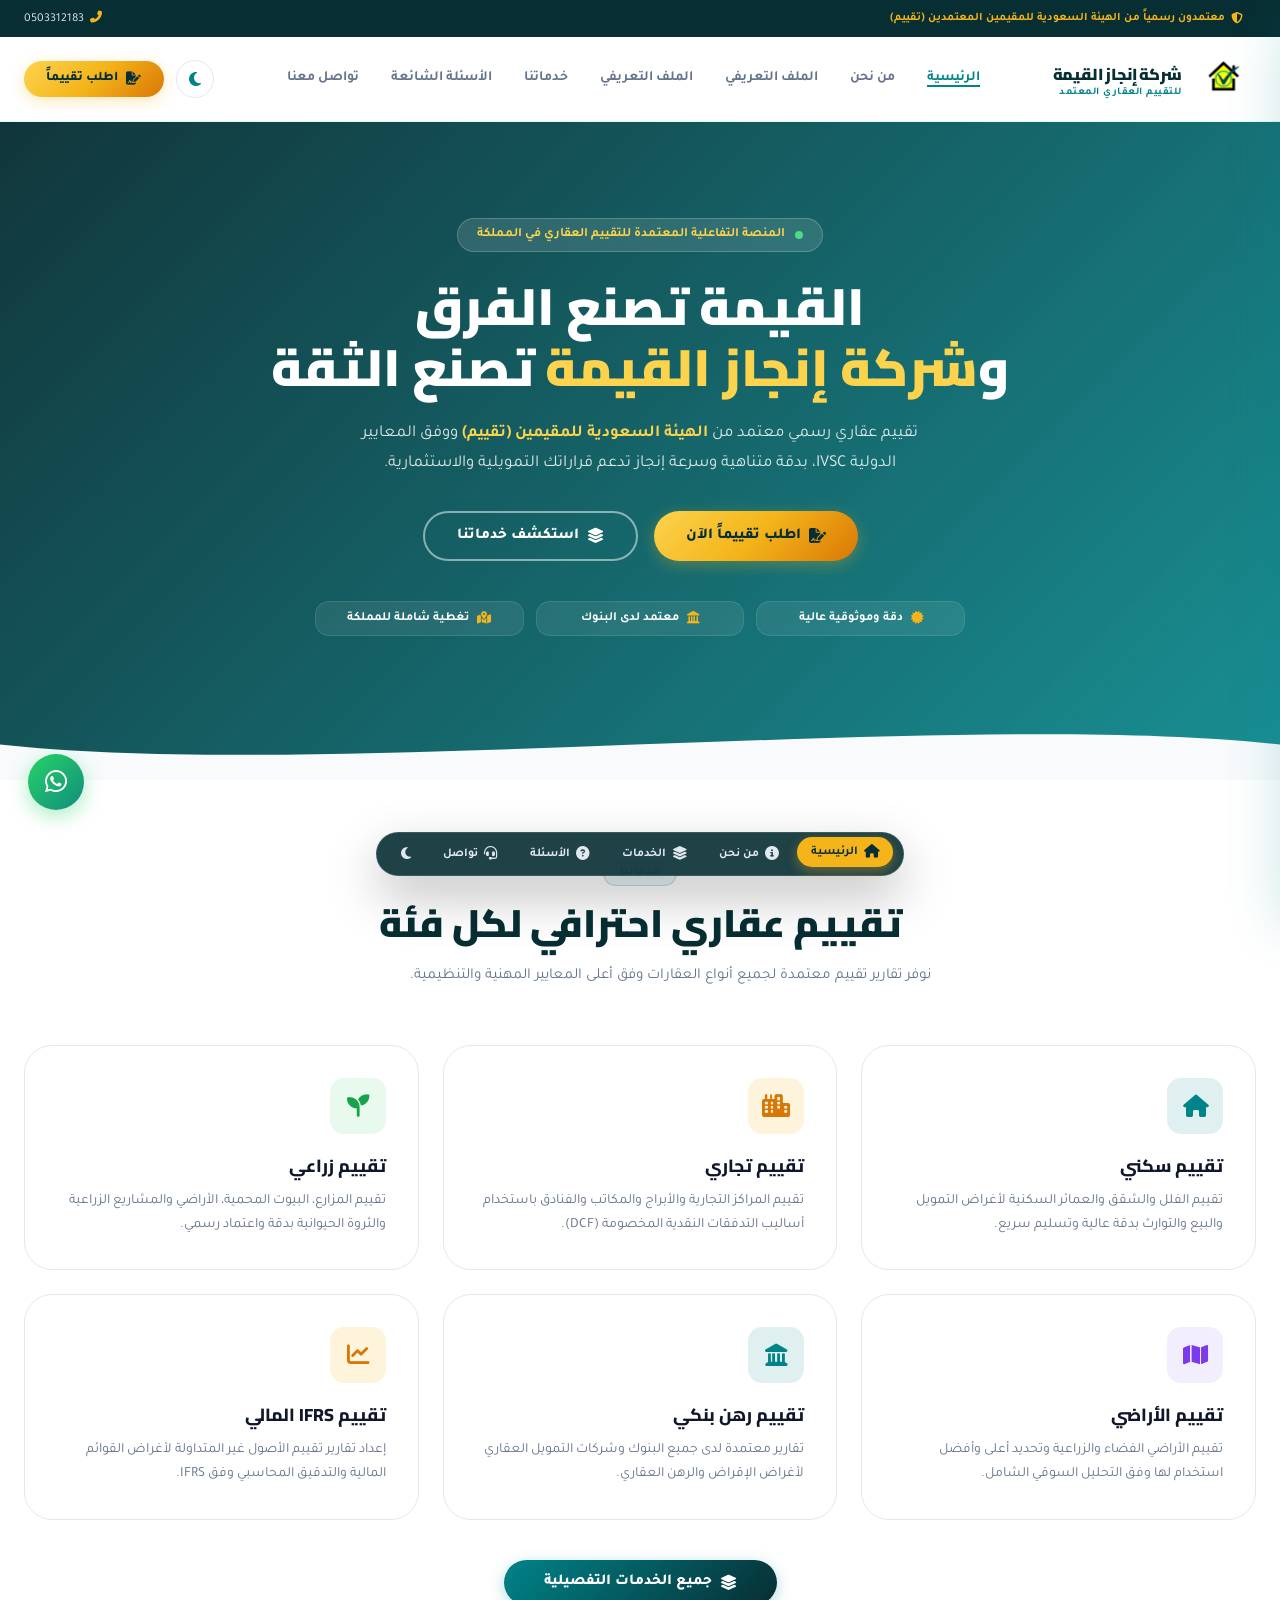
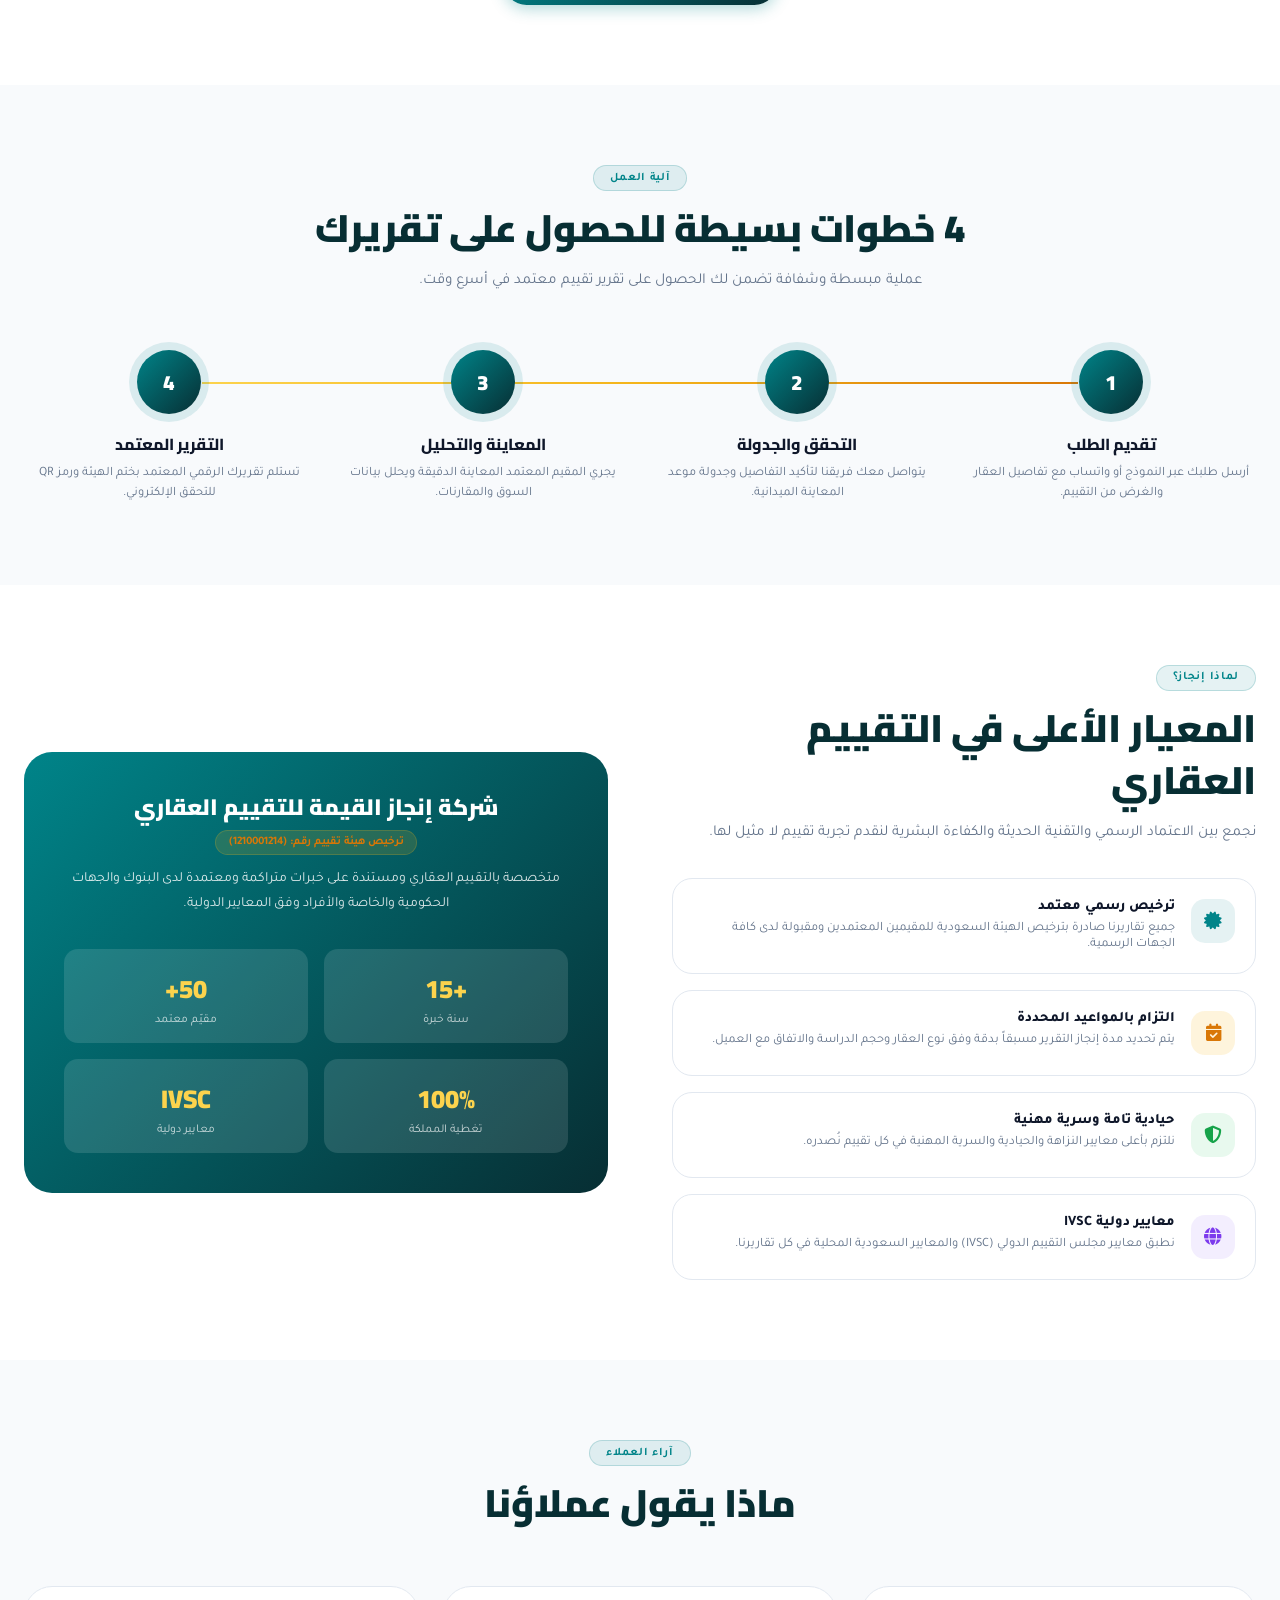
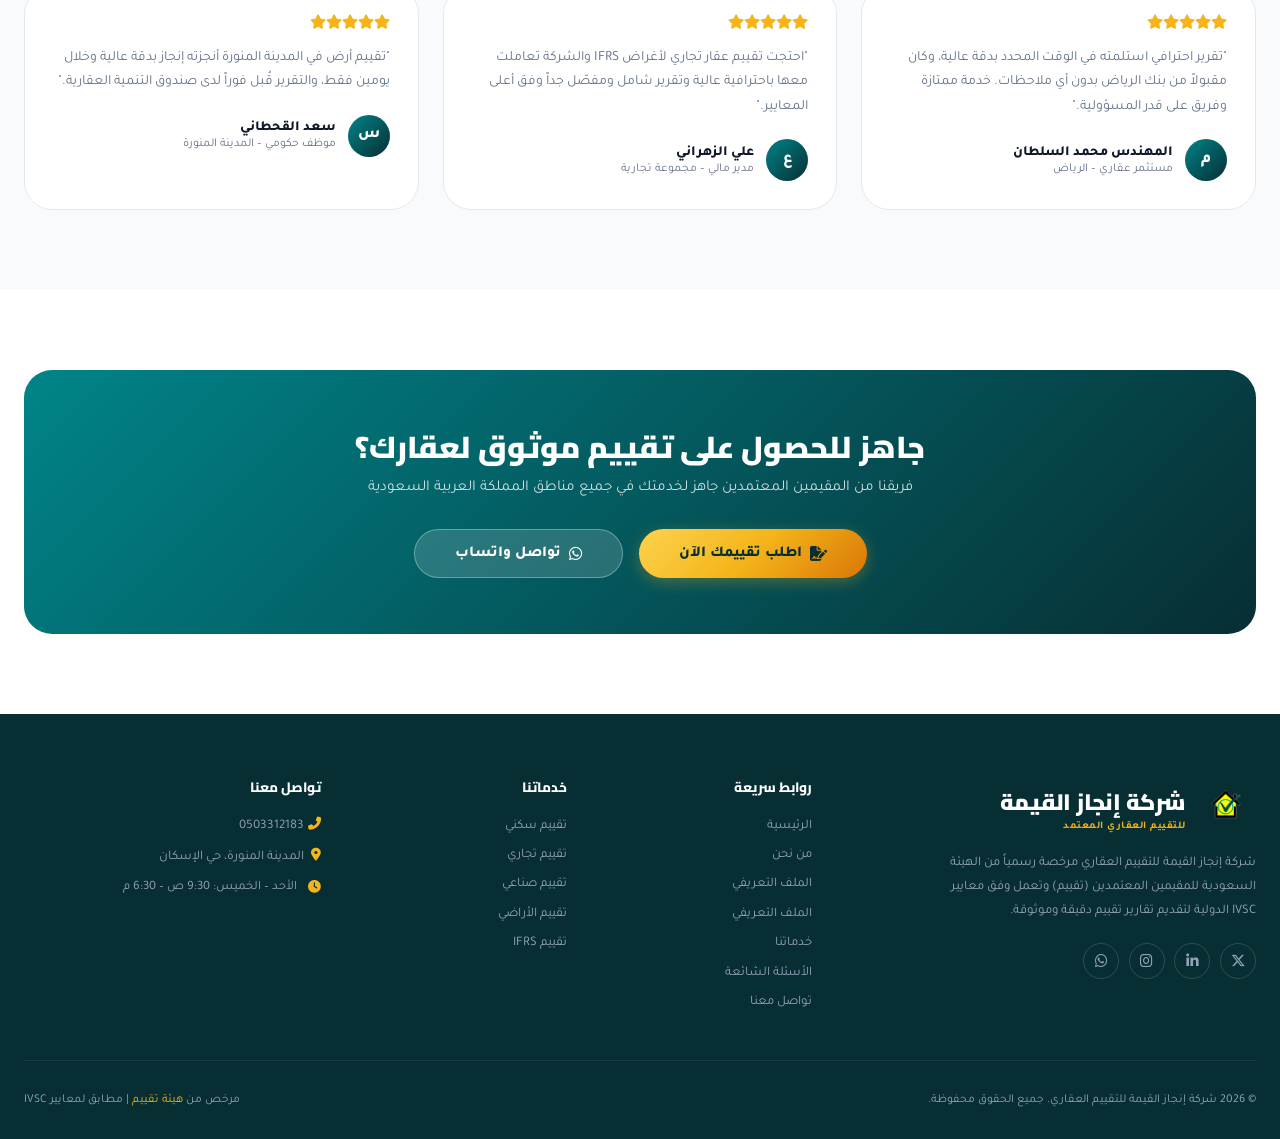
==== index.html @ c1325a8e "Add files via upload" ====
﻿<!DOCTYPE html>
<html lang="ar" dir="rtl">
<head>
<meta charset="UTF-8">
<meta name="viewport" content="width=device-width, initial-scale=1.0, maximum-scale=5.0, viewport-fit=cover">
<title>شركة إنجاز القيمة للتقييم العقاري | الرئيسية</title>
<meta name="theme-color" content="#072e33">
<meta name="apple-mobile-web-app-capable" content="yes">
<meta name="apple-mobile-web-app-status-bar-style" content="black-translucent">
<meta name="description" content="شركة إنجاز القيمة للتقييم العقاري المعتمد – الخيار الأول للتقييم الموثوق وفق معايير الهيئة السعودية للمقيمين المعتمدين (تقييم) ومعايير IVSC الدولية في جميع مناطق المملكة.">
<link rel="icon" type="image/png" href="image/LOGO.png">
<link rel="stylesheet" href="https://cdnjs.cloudflare.com/ajax/libs/font-awesome/6.5.1/css/all.min.css">
<link rel="stylesheet" href="css/style.css">
</head>
<body>

<!-- Top Bar -->
<div class="top-bar">
  <div class="badge"><i class="fas fa-shield-halved"></i> معتمدون رسمياً من الهيئة السعودية للمقيمين المعتمدين (تقييم)</div>
  <div style="display:flex;align-items:center;gap:1.5rem"><a href="tel:0503312183"><i class="fas fa-phone-alt" style="color:var(--gold);margin-left:.35rem"></i>0503312183</a></div></div>

<!-- Navbar -->
<nav class="navbar">
  <div class="nav-inner">
    <a href="index.html" class="nav-logo">
      <img src="image/LOGO.png" alt="شركة إنجاز القيمة للتقييم العقاري">
      <div class="brand-text">
        <span class="main">شركة إنجاز القيمة</span>
        <span class="sub">للتقييم العقاري المعتمد</span>
      </div>
    </a>
    <ul class="nav-links">
      <li><a href="index.html">الرئيسية</a></li>
      <li><a href="about.html">من نحن</a></li><li><a href="profile.html">الملف التعريفي</a></li>
      <li><a href="profile.html">الملف التعريفي</a></li>
      <li><a href="services.html">خدماتنا</a></li>
      <li><a href="faq.html">الأسئلة الشائعة</a></li>
      <li><a href="contact.html">تواصل معنا</a></li>
    </ul>
    <div class="nav-actions">
      <button class="theme-toggle theme-btn" title="تبديل الوضع"><i class="fas fa-moon"></i></button>
      <a href="contact.html" class="btn btn-gold"><i class="fas fa-file-signature"></i> اطلب تقييماً</a>
    </div>
    <button class="hamburger" aria-label="القائمة">
      <span></span><span></span><span></span>
    </button>
  </div>
</nav>

<!-- Mobile Drawer -->
<div class="mobile-overlay"></div>
<div class="mobile-drawer">
  <div class="drawer-head">
    <a href="index.html" class="nav-logo">
      <img src="image/LOGO.png" alt="إنجاز" style="height:52px">
      <div class="brand-text"><span class="main" style="font-size:1.1rem">شركة إنجاز القيمة</span></div>
    </a>
    <button class="drawer-close"><i class="fas fa-times"></i></button>
  </div>
  <ul class="drawer-nav">
    <li><a href="index.html">الرئيسية <i class="fas fa-chevron-left"></i></a></li>
    <li><a href="about.html">من نحن <i class="fas fa-chevron-left"></i></a></li>
    <li><a href="profile.html">الملف التعريفي <i class="fas fa-chevron-left"></i></a></li>
    <li><a href="services.html">خدماتنا <i class="fas fa-chevron-left"></i></a></li>
    <li><a href="faq.html">الأسئلة الشائعة <i class="fas fa-chevron-left"></i></a></li>
    <li><a href="contact.html">تواصل معنا <i class="fas fa-chevron-left"></i></a></li>
  </ul>
  <a href="contact.html" class="btn btn-gold" style="width:100%;justify-content:center"><i class="fas fa-file-signature"></i> اطلب تقييماً الآن</a>
  <button class="theme-toggle btn btn-outline" style="width:100%;justify-content:center;margin-top:.5rem"><i class="fas fa-moon"></i> تبديل الوضع</button>
</div>

<!-- ══════════════════════════════════════════
     HERO
══════════════════════════════════════════ -->
<section class="hero">
  <div class="hero-inner">

    <!-- Hero Text -->
    <div style="text-align:center;max-width:850px;margin:0 auto">
      <div class="hero-badge">
        <span class="dot"></span>
        المنصة التفاعلية المعتمدة للتقييم العقاري في المملكة
      </div>
      <h1>القيمة تصنع الفرق<br>و<span style="color:var(--gold-light)">شركة إنجاز القيمة</span> تصنع الثقة</h1>
      <p style="margin:0 auto 2rem">تقييم عقاري رسمي معتمد من <strong style="color:var(--gold-light)">الهيئة السعودية للمقيمين (تقييم)</strong> ووفق المعايير الدولية IVSC، بدقة متناهية وسرعة إنجاز تدعم قراراتك التمويلية والاستثمارية.</p>
      <div style="display:flex;gap:1rem;justify-content:center;flex-wrap:wrap">
        <a href="contact.html" class="btn btn-gold" style="font-size:.95rem;padding:.85rem 2rem"><i class="fas fa-file-signature"></i> اطلب تقييماً الآن</a>
        <a href="services.html" class="btn btn-outline" style="border-color:rgba(255,255,255,.5);color:#fff;font-size:.95rem;padding:.85rem 2rem"><i class="fas fa-layer-group"></i> استكشف خدماتنا</a>
      </div>
      <div class="hero-features" style="max-width:650px;margin:2.5rem auto 0">
        <div class="hero-feat-item" style="justify-content:center"><i class="fas fa-certificate" style="color:var(--gold)"></i> دقة وموثوقية عالية</div>
        <div class="hero-feat-item" style="justify-content:center"><i class="fas fa-landmark" style="color:var(--gold)"></i> معتمد لدى البنوك</div>
        <div class="hero-feat-item" style="justify-content:center"><i class="fas fa-map-location-dot" style="color:var(--gold)"></i> تغطية شاملة للمملكة</div>
      </div>
    </div>



  </div>

  <!-- Wave -->
  <div class="wave-bottom">
    <svg viewBox="0 0 1440 80" preserveAspectRatio="none" style="fill:var(--off-white)">
      <path d="M0,40 C360,80 1080,0 1440,40 L1440,80 L0,80 Z"/>
    </svg>
  </div>
</section>



<!-- ══════════════════════════════════════════
     SERVICES PREVIEW
══════════════════════════════════════════ -->
<section class="section" style="background:var(--card-bg)" id="servicesSection">
  <div class="section-inner">
    <div class="section-head">
      <span class="section-label">خدماتنا</span>
      <h2 class="section-title">تقييم عقاري احترافي لكل فئة</h2>
      <p class="section-desc">نوفر تقارير تقييم معتمدة لجميع أنواع العقارات وفق أعلى المعايير المهنية والتنظيمية.</p>
    </div>
    <div class="grid-3">

      <div class="card">
        <div class="card-icon teal"><i class="fas fa-home"></i></div>
        <h3>تقييم سكني</h3>
        <p>تقييم الفلل والشقق والعمائر السكنية لأغراض التمويل والبيع والتوارث بدقة عالية وتسليم سريع.</p>
        <div class="card-bottom-bar"></div>
      </div>

      <div class="card">
        <div class="card-icon gold"><i class="fas fa-city"></i></div>
        <h3>تقييم تجاري</h3>
        <p>تقييم المراكز التجارية والأبراج والمكاتب والفنادق باستخدام أساليب التدفقات النقدية المخصومة (DCF).</p>
        <div class="card-bottom-bar"></div>
      </div>

      <div class="card">
        <div class="card-icon green"><i class="fas fa-seedling"></i></div>
        <h3>تقييم زراعي</h3>
        <p>تقييم المزارع، البيوت المحمية، الأراضي والمشاريع الزراعية والثروة الحيوانية بدقة واعتماد رسمي.</p>
        <div class="card-bottom-bar"></div>
      </div>

      <div class="card">
        <div class="card-icon purple"><i class="fas fa-map"></i></div>
        <h3>تقييم الأراضي</h3>
        <p>تقييم الأراضي الفضاء والزراعية وتحديد أعلى وأفضل استخدام لها وفق التحليل السوقي الشامل.</p>
        <div class="card-bottom-bar"></div>
      </div>

      <div class="card">
        <div class="card-icon teal"><i class="fas fa-landmark"></i></div>
        <h3>تقييم رهن بنكي</h3>
        <p>تقارير معتمدة لدى جميع البنوك وشركات التمويل العقاري لأغراض الإقراض والرهن العقاري.</p>
        <div class="card-bottom-bar"></div>
      </div>

      <div class="card">
        <div class="card-icon gold"><i class="fas fa-chart-line"></i></div>
        <h3>تقييم IFRS المالي</h3>
        <p>إعداد تقارير تقييم الأصول غير المتداولة لأغراض القوائم المالية والتدقيق المحاسبي وفق IFRS.</p>
        <div class="card-bottom-bar"></div>
      </div>

    </div>
    <div style="text-align:center;margin-top:2.5rem">
      <a href="services.html" class="btn btn-teal" style="font-size:.95rem;padding:.85rem 2.5rem"><i class="fas fa-layer-group"></i> جميع الخدمات التفصيلية</a>
    </div>
  </div>
</section>

<!-- ══════════════════════════════════════════
     HOW IT WORKS
══════════════════════════════════════════ -->
<section class="section">
  <div class="section-inner">
    <div class="section-head">
      <span class="section-label">آلية العمل</span>
      <h2 class="section-title">4 خطوات بسيطة للحصول على تقريرك</h2>
      <p class="section-desc">عملية مبسطة وشفافة تضمن لك الحصول على تقرير تقييم معتمد في أسرع وقت.</p>
    </div>
    <div class="steps">
      <div class="step">
        <div class="step-num">1</div>
        <h4>تقديم الطلب</h4>
        <p>أرسل طلبك عبر النموذج أو واتساب مع تفاصيل العقار والغرض من التقييم.</p>
      </div>
      <div class="step">
        <div class="step-num">2</div>
        <h4>التحقق والجدولة</h4>
        <p>يتواصل معك فريقنا لتأكيد التفاصيل وجدولة موعد المعاينة الميدانية.</p>
      </div>
      <div class="step">
        <div class="step-num">3</div>
        <h4>المعاينة والتحليل</h4>
        <p>يجري المقيم المعتمد المعاينة الدقيقة ويحلل بيانات السوق والمقارنات.</p>
      </div>
      <div class="step">
        <div class="step-num">4</div>
        <h4>التقرير المعتمد</h4>
        <p>تستلم تقريرك الرقمي المعتمد بختم الهيئة ورمز QR للتحقق الإلكتروني.</p>
      </div>
    </div>
  </div>
</section>

<!-- ══════════════════════════════════════════
     WHY US
══════════════════════════════════════════ -->
<section class="section" style="background:var(--card-bg)">
  <div class="section-inner">
    <div style="display:grid;grid-template-columns:1fr 1fr;gap:4rem;align-items:center">
      <div>
        <span class="section-label">لماذا إنجاز؟</span>
        <h2 class="section-title">المعيار الأعلى في التقييم العقاري</h2>
        <p class="section-desc" style="margin-bottom:2rem">نجمع بين الاعتماد الرسمي والتقنية الحديثة والكفاءة البشرية لنقدم تجربة تقييم لا مثيل لها.</p>
        <div style="display:flex;flex-direction:column;gap:1rem">
          <div class="value-card">
            <div class="value-icon t"><i class="fas fa-certificate"></i></div>
            <div>
              <div style="font-weight:800;font-size:.9rem;margin-bottom:.3rem">ترخيص رسمي معتمد</div>
              <div style="font-size:.8rem;color:var(--muted)">جميع تقاريرنا صادرة بترخيص الهيئة السعودية للمقيمين المعتمدين ومقبولة لدى كافة الجهات الرسمية.</div>
            </div>
          </div>
          <div class="value-card">
            <div class="value-icon g"><i class="fas fa-calendar-check"></i></div>
            <div>
              <div style="font-weight:800;font-size:.9rem;margin-bottom:.3rem">التزام بالمواعيد المحددة</div>
              <div style="font-size:.8rem;color:var(--muted)">يتم تحديد مدة إنجاز التقرير مسبقاً بدقة وفق نوع العقار وحجم الدراسة والاتفاق مع العميل.</div>
            </div>
          </div>
          <div class="value-card">
            <div class="value-icon gr"><i class="fas fa-shield-halved"></i></div>
            <div>
              <div style="font-weight:800;font-size:.9rem;margin-bottom:.3rem">حيادية تامة وسرية مهنية</div>
              <div style="font-size:.8rem;color:var(--muted)">نلتزم بأعلى معايير النزاهة والحيادية والسرية المهنية في كل تقييم نُصدره.</div>
            </div>
          </div>
          <div class="value-card">
            <div class="value-icon p"><i class="fas fa-globe"></i></div>
            <div>
              <div style="font-weight:800;font-size:.9rem;margin-bottom:.3rem">معايير دولية IVSC</div>
              <div style="font-size:.8rem;color:var(--muted)">نطبق معايير مجلس التقييم الدولي (IVSC) والمعايير السعودية المحلية في كل تقاريرنا.</div>
            </div>
          </div>
        </div>
      </div>
      <div>
        <div style="background:var(--grad-brand);border-radius:var(--r-xl);padding:2.5rem;color:#fff;text-align:center">
          <h3 style="font-size:1.4rem;font-weight:900;margin-bottom:.5rem">شركة إنجاز القيمة للتقييم العقاري</h3>
          <div class="badge badge-gold" style="margin:0 auto .75rem">ترخيص هيئة تقييم رقم: (1210001214)</div>
          <p style="font-size:.875rem;color:rgba(255,255,255,.85);line-height:1.8;margin-bottom:2rem">متخصصة بالتقييم العقاري ومستندة على خبرات متراكمة ومعتمدة لدى البنوك والجهات الحكومية والخاصة والأفراد وفق المعايير الدولية.</p>
          <div style="display:grid;grid-template-columns:1fr 1fr;gap:1rem">
            <div style="background:rgba(255,255,255,.12);border-radius:var(--r-md);padding:1rem">
              <div style="font-size:1.6rem;font-weight:900;font-family:'Cairo',sans-serif;color:var(--gold-light)">+15</div>
              <div style="font-size:.75rem;color:rgba(255,255,255,.75)">سنة خبرة</div>
            </div>
            <div style="background:rgba(255,255,255,.12);border-radius:var(--r-md);padding:1rem">
              <div style="font-size:1.6rem;font-weight:900;font-family:'Cairo',sans-serif;color:var(--gold-light)">50+</div>
              <div style="font-size:.75rem;color:rgba(255,255,255,.75)">مقيّم معتمد</div>
            </div>
            <div style="background:rgba(255,255,255,.12);border-radius:var(--r-md);padding:1rem">
              <div style="font-size:1.6rem;font-weight:900;font-family:'Cairo',sans-serif;color:var(--gold-light)">100%</div>
              <div style="font-size:.75rem;color:rgba(255,255,255,.75)">تغطية المملكة</div>
            </div>
            <div style="background:rgba(255,255,255,.12);border-radius:var(--r-md);padding:1rem">
              <div style="font-size:1.6rem;font-weight:900;font-family:'Cairo',sans-serif;color:var(--gold-light)">IVSC</div>
              <div style="font-size:.75rem;color:rgba(255,255,255,.75)">معايير دولية</div>
            </div>
          </div>
        </div>
      </div>
    </div>
  </div>
</section>

<!-- ══════════════════════════════════════════
     TESTIMONIALS
══════════════════════════════════════════ -->
<section class="section">
  <div class="section-inner">
    <div class="section-head">
      <span class="section-label">آراء العملاء</span>
      <h2 class="section-title">ماذا يقول عملاؤنا</h2>
    </div>
    <div class="grid-3">
      <div class="testimonial-card">
        <div class="t-stars"><i class="fas fa-star"></i><i class="fas fa-star"></i><i class="fas fa-star"></i><i class="fas fa-star"></i><i class="fas fa-star"></i></div>
        <p class="t-text">"تقرير احترافي استلمته في الوقت المحدد بدقة عالية، وكان مقبولاً من بنك الرياض بدون أي ملاحظات. خدمة ممتازة وفريق على قدر المسؤولية."</p>
        <div class="t-author">
          <div class="t-avatar">م</div>
          <div><div class="t-name">المهندس محمد السلطان</div><div class="t-role">مستثمر عقاري – الرياض</div></div>
        </div>
      </div>
      <div class="testimonial-card">
        <div class="t-stars"><i class="fas fa-star"></i><i class="fas fa-star"></i><i class="fas fa-star"></i><i class="fas fa-star"></i><i class="fas fa-star"></i></div>
        <p class="t-text">"احتجت تقييم عقار تجاري لأغراض IFRS والشركة تعاملت معها باحترافية عالية وتقرير شامل ومفصّل جداً وفق أعلى المعايير."</p>
        <div class="t-author">
          <div class="t-avatar">ع</div>
          <div><div class="t-name">علي الزهراني</div><div class="t-role">مدير مالي – مجموعة تجارية</div></div>
        </div>
      </div>
      <div class="testimonial-card">
        <div class="t-stars"><i class="fas fa-star"></i><i class="fas fa-star"></i><i class="fas fa-star"></i><i class="fas fa-star"></i><i class="fas fa-star"></i></div>
        <p class="t-text">"تقييم أرض في المدينة المنورة أنجزته إنجاز بدقة عالية وخلال يومين فقط، والتقرير قُبل فوراً لدى صندوق التنمية العقارية."</p>
        <div class="t-author">
          <div class="t-avatar">س</div>
          <div><div class="t-name">سعد القحطاني</div><div class="t-role">موظف حكومي – المدينة المنورة</div></div>
        </div>
      </div>
    </div>
  </div>
</section>

<!-- ══════════════════════════════════════════
     CTA BANNER
══════════════════════════════════════════ -->
<section class="section" style="background:var(--card-bg);padding-bottom:5rem">
  <div class="section-inner">
    <div class="cta-banner">
      <h2>جاهز للحصول على تقييم موثوق لعقارك؟</h2>
      <p>فريقنا من المقيمين المعتمدين جاهز لخدمتك في جميع مناطق المملكة العربية السعودية</p>
      <div style="display:flex;gap:1rem;justify-content:center;flex-wrap:wrap">
        <a href="contact.html" class="btn btn-gold" style="font-size:.95rem;padding:.9rem 2.5rem"><i class="fas fa-file-signature"></i> اطلب تقييمك الآن</a>
        <a href="https://wa.me/966503312183" target="_blank" rel="noopener noreferrer" class="btn" style="background:rgba(255,255,255,.15);color:#fff;border:1px solid rgba(255,255,255,.3);font-size:.95rem;padding:.9rem 2.5rem"><i class="fab fa-whatsapp"></i> تواصل واتساب</a>
      </div>
    </div>
  </div>
</section>

<!-- Footer -->
<footer class="footer">
  <div class="footer-inner">
    <div class="footer-top">
      <div class="footer-brand">
        <a href="index.html" class="nav-logo" style="margin-bottom:.75rem">
          <img src="image/LOGO.png" alt="إنجاز" style="height:58px;width:auto;border-radius:10px">
          <div class="brand-text"><span class="main">شركة إنجاز القيمة</span><span class="sub">للتقييم العقاري المعتمد</span></div>
        </a>
        <p>شركة إنجاز القيمة للتقييم العقاري مرخصة رسمياً من الهيئة السعودية للمقيمين المعتمدين (تقييم) وتعمل وفق معايير IVSC الدولية لتقديم تقارير تقييم دقيقة وموثوقة.</p>
        <div class="socials">
          <a href="#" class="social-btn" title="تويتر"><i class="fab fa-x-twitter"></i></a>
          <a href="#" class="social-btn" title="لينكدإن"><i class="fab fa-linkedin-in"></i></a>
          <a href="https://www.instagram.com/enjaz.alqima/" target="_blank" rel="noopener noreferrer" class="social-btn" title="انستقرام"><i class="fab fa-instagram"></i></a>
          <a href="https://wa.me/966503312183" class="social-btn" title="واتساب"><i class="fab fa-whatsapp"></i></a>
        </div>
      </div>
      <div class="footer-col">
        <h4>روابط سريعة</h4>
        <ul>
          <li><a href="index.html">الرئيسية</a></li>
          <li><a href="about.html">من نحن</a></li><li><a href="profile.html">الملف التعريفي</a></li>
      <li><a href="profile.html">الملف التعريفي</a></li>
          <li><a href="services.html">خدماتنا</a></li>
          <li><a href="faq.html">الأسئلة الشائعة</a></li>
          <li><a href="contact.html">تواصل معنا</a></li>
        </ul>
      </div>
      <div class="footer-col">
        <h4>خدماتنا</h4>
        <ul>
          <li><a href="services.html">تقييم سكني</a></li>
          <li><a href="services.html">تقييم تجاري</a></li>
          <li><a href="services.html">تقييم صناعي</a></li>
          <li><a href="services.html">تقييم الأراضي</a></li>
          <li><a href="services.html">تقييم IFRS</a></li>
        </ul>
      </div>
      <div class="footer-col footer-contact">
        <h4>تواصل معنا</h4>
        <ul class="footer-contact" style="gap:.85rem">
          <li><a href="tel:0503312183" style="color:inherit;text-decoration:none"><i class="fas fa-phone-alt"></i> 0503312183</a></li>
          <li><a href="https://maps.app.goo.gl/EBXbbpuvEe8iRKoi7" target="_blank" rel="noopener noreferrer" style="color:inherit;text-decoration:none"><i class="fas fa-map-marker-alt"></i> المدينة المنورة، حي الإسكان</a></li>
          <li><i class="fas fa-clock"></i> الأحد – الخميس: 9:30 ص – 6:30 م</li>
        </ul>
      </div>
    </div>
    <div class="footer-bottom">
      <p>© 2026 شركة إنجاز القيمة للتقييم العقاري. جميع الحقوق محفوظة.</p>
      <p>مرخص من <a href="#">هيئة تقييم</a> | مطابق لمعايير IVSC</p>
    </div>
  </div>
</footer>

<!-- Floating Dock -->
<div class="floating-dock">
  <a href="index.html"     class="dock-item" title="الرئيسية"><i class="fas fa-home"></i> <span>الرئيسية</span></a>
  <a href="about.html"     class="dock-item" title="من نحن"><i class="fas fa-circle-info"></i> <span>من نحن</span></a>
  <a href="services.html"  class="dock-item" title="الخدمات"><i class="fas fa-layer-group"></i> <span>الخدمات</span></a>
  <a href="faq.html"       class="dock-item" title="الأسئلة"><i class="fas fa-circle-question"></i> <span>الأسئلة</span></a>
  <a href="contact.html"   class="dock-item" title="تواصل"><i class="fas fa-headset"></i> <span>تواصل</span></a>
  <button class="dock-item theme-toggle" title="الوضع"><i class="fas fa-moon"></i></button>
</div>

<!-- WhatsApp -->
<a href="https://wa.me/966503312183?text=السلام%20عليكم،%20أريد%20الاستفسار%20عن%20خدمات%20التقييم%20العقاري" target="_blank" rel="noopener noreferrer" class="wa-float" aria-label="واتساب"><i class="fab fa-whatsapp"></i></a>

<!-- Back to Top -->
<button class="back-top" aria-label="للأعلى"><i class="fas fa-arrow-up"></i></button>

<script src="js/main.js"></script>
</body>
</html>
---- css/style.css ----
@import url('https://fonts.googleapis.com/css2?family=Cairo:wght@300;400;500;600;700;800;900&family=Tajawal:wght@300;400;500;700;800;900&display=swap');

/* ─────────────────────────────────────────────
   BRAND TOKENS – Enjaz Real Estate Valuation
───────────────────────────────────────────── */
:root {
  --teal:        #008489;
  --teal-light:  #0d9488;
  --teal-dark:   #072e33;
  --gold:        #f4b41a;
  --gold-light:  #fcd34d;
  --gold-dark:   #d97706;
  --white:       #ffffff;
  --off-white:   #f8fafc;
  --card-bg:     #ffffff;
  --text:        #0f172a;
  --muted:       #64748b;
  --border:      #e2e8f0;

  --grad-brand:  linear-gradient(135deg,#008489 0%,#072e33 100%);
  --grad-gold:   linear-gradient(135deg,#fcd34d 0%,#f4b41a 50%,#d97706 100%);
  --grad-hero:   linear-gradient(135deg,rgba(7,46,51,.96) 0%,rgba(0,132,137,.90) 100%);

  --r-sm:8px; --r-md:14px; --r-lg:20px; --r-xl:28px;
  --sh-sm: 0 4px 20px rgba(0,132,137,.08);
  --sh-md: 0 12px 35px rgba(7,46,51,.12);
  --sh-lg: 0 25px 50px rgba(0,132,137,.20);
}

/* Dark mode */
html.dark {
  --off-white:   #061619;
  --card-bg:     #0b2428;
  --text:        #f1f5f9;
  --muted:       #94a3b8;
  --border:      #134e54;
}

*, *::before, *::after { box-sizing:border-box; margin:0; padding:0; }
html {
  scroll-behavior:smooth;
  -webkit-text-size-adjust:100%;
  text-size-adjust:100%;
}

body {
  font-family:'Tajawal','Cairo',-apple-system,BlinkMacSystemFont,"Segoe UI",Roboto,sans-serif;
  background:var(--off-white);
  color:var(--text);
  direction:rtl;
  text-align:right;
  overflow-x:hidden;
  transition:background .3s,color .3s;
  position:relative;
  -webkit-font-smoothing:antialiased;
  -moz-osx-font-smoothing:grayscale;
  padding-bottom:env(safe-area-inset-bottom, 0);
}

input, select, textarea, button {
  font-family:inherit;
  font-size:16px; /* Prevents auto-zoom on iPhone Safari */
}

/* Subtle dot-grid background */
body::before {
  content:"";
  position:fixed; inset:0;
  background-image: radial-gradient(rgba(0,132,137,.06) 1.5px, transparent 1.5px);
  background-size:28px 28px;
  pointer-events:none; z-index:-1;
}

h1,h2,h3,h4,h5,h6 { font-family:'Cairo','Tajawal',sans-serif; font-weight:700; line-height:1.35; }

a { text-decoration:none; color:inherit; }
img { max-width:100%; }

/* Scrollbar */
::-webkit-scrollbar { width:8px; }
::-webkit-scrollbar-track { background:#f1f5f9; }
html.dark ::-webkit-scrollbar-track { background:#072e33; }
::-webkit-scrollbar-thumb { background:var(--teal); border-radius:4px; }
::-webkit-scrollbar-thumb:hover { background:var(--gold); }

/* ─── NAVBAR ─────────────────────────────── */
.navbar {
  position:sticky; top:0; z-index:900;
  background:rgba(255,255,255,.94);
  backdrop-filter:blur(18px);
  -webkit-backdrop-filter:blur(18px);
  border-bottom:1px solid rgba(204,251,241,.7);
  transition:background .3s, box-shadow .3s;
}
html.dark .navbar {
  background:rgba(7,46,51,.94);
  border-bottom-color:rgba(19,78,84,.7);
}
.navbar.scrolled { box-shadow:var(--sh-md); }

.nav-inner {
  max-width:1280px; margin:0 auto;
  padding:0 1.5rem;
  display:flex; align-items:center; justify-content:space-between;
  height:84px; gap:1rem;
}

.nav-logo { display:flex; align-items:center; gap:.75rem; }
.nav-logo img { height:62px; width:auto; object-fit:contain; transition:transform .3s; }
.nav-logo:hover img { transform:scale(1.05); }
.nav-logo .brand-text .main { font-family:'Cairo',sans-serif; font-weight:900; font-size:1rem; color:var(--teal-dark); letter-spacing:-.01em; }
.nav-logo .brand-text .sub  { font-size:.65rem; font-weight:700; color:var(--teal); display:block; margin-top:-3px; letter-spacing:.05em; }
html.dark .nav-logo .brand-text .main { color:#fff; }
html.dark .nav-logo .brand-text .sub  { color:var(--gold); }

.nav-links { display:flex; align-items:center; gap:2rem; list-style:none; }
.nav-links a {
  font-weight:700; font-size:.875rem; color:var(--muted);
  transition:color .2s; position:relative; padding-bottom:2px;
}
.nav-links a::after {
  content:""; position:absolute; bottom:0; right:0;
  width:0; height:2px; background:var(--teal);
  transition:width .25s;
}
.nav-links a:hover, .nav-links a.active { color:var(--teal); }
.nav-links a:hover::after, .nav-links a.active::after { width:100%; }
html.dark .nav-links a { color:#94a3b8; }
html.dark .nav-links a:hover, html.dark .nav-links a.active { color:var(--gold); }
html.dark .nav-links a::after { background:var(--gold); }

.nav-actions { display:flex; align-items:center; gap:.75rem; }

.btn {
  display:inline-flex; align-items:center; gap:.5rem;
  padding:.65rem 1.4rem; border-radius:999px;
  font-weight:800; font-size:.82rem; cursor:pointer; border:none;
  transition:all .25s cubic-bezier(.4,0,.2,1);
}
.btn-gold { background:var(--grad-gold); color:#072e33; box-shadow:0 4px 15px rgba(244,180,26,.3); }
.btn-gold:hover { transform:translateY(-2px); box-shadow:0 8px 25px rgba(244,180,26,.45); }
.btn-teal { background:var(--grad-brand); color:#fff; box-shadow:0 4px 15px rgba(0,132,137,.3); }
.btn-teal:hover { transform:translateY(-2px); box-shadow:0 8px 25px rgba(0,132,137,.45); }
.btn-outline {
  border:2px solid var(--teal); color:var(--teal); background:transparent;
}
.btn-outline:hover { background:var(--teal); color:#fff; }

.theme-btn {
  width:38px; height:38px; border-radius:50%;
  border:1.5px solid var(--border); background:var(--card-bg);
  display:flex; align-items:center; justify-content:center;
  cursor:pointer; font-size:1rem; color:var(--teal);
  transition:all .2s;
}
.theme-btn:hover { background:var(--teal); color:#fff; border-color:var(--teal); }

/* Mobile hamburger */
.hamburger {
  display:none; flex-direction:column; gap:5px;
  cursor:pointer; padding:6px; border:none; background:transparent;
}
.hamburger span {
  width:24px; height:2.5px; background:var(--teal-dark);
  border-radius:2px; transition:all .3s;
}
html.dark .hamburger span { background:#fff; }

/* Top bar */
.top-bar {
  background:var(--teal-dark); color:#e2e8f0;
  font-size:.75rem; padding:.45rem 1.5rem;
  display:flex; justify-content:space-between; align-items:center; gap:1rem;
}
.top-bar a { color:#e2e8f0; transition:color .2s; }
.top-bar a:hover { color:var(--gold); }
.top-bar .badge { color:var(--gold); font-weight:700; display:flex; align-items:center; gap:.4rem; }

/* ─── MOBILE DRAWER ──────────────────────── */
.mobile-overlay {
  position:fixed; inset:0; background:rgba(0,0,0,.55);
  z-index:1000; opacity:0; visibility:hidden;
  backdrop-filter:blur(4px); transition:all .3s;
}
.mobile-overlay.open { opacity:1; visibility:visible; }
.mobile-drawer {
  position:fixed; top:0; right:0; bottom:0;
  width:min(85vw, 340px); background:var(--card-bg);
  z-index:1001; padding:1.5rem;
  display:flex; flex-direction:column; gap:1.5rem;
  transform:translateX(100%); transition:transform .3s cubic-bezier(.16,1,.3,1);
  box-shadow:var(--sh-lg);
}
.mobile-drawer.open { transform:translateX(0); }
.drawer-head { display:flex; justify-content:space-between; align-items:center; padding-bottom:1rem; border-bottom:1px solid var(--border); }
.drawer-close { width:34px; height:34px; border-radius:50%; border:1px solid var(--border); background:transparent; cursor:pointer; font-size:1.1rem; color:var(--muted); display:flex; align-items:center; justify-content:center; }
.drawer-close:hover { background:var(--teal); color:#fff; }
.drawer-nav { list-style:none; display:flex; flex-direction:column; gap:.5rem; }
.drawer-nav a {
  display:flex; align-items:center; justify-content:space-between;
  padding:.75rem 1rem; border-radius:var(--r-md);
  font-weight:700; color:var(--text); font-size:.9rem;
  transition:all .2s;
}
.drawer-nav a:hover, .drawer-nav a.active { background:rgba(0,132,137,.08); color:var(--teal); }
.drawer-nav a i { font-size:.7rem; color:var(--muted); }

/* ─── HERO ───────────────────────────────── */
.hero {
  position:relative; overflow:hidden;
  background: var(--grad-hero),
              url('https://images.unsplash.com/photo-1486406146926-c627a92ad1ab?auto=format&fit=crop&w=2000&q=80') center/cover no-repeat;
  color:#fff;
  padding:6rem 1.5rem 9rem;
}
.hero-inner {
  max-width:1280px; margin:0 auto;
  display:block;
}
.hero-badge {
  display:inline-flex; align-items:center; gap:.6rem;
  padding:.5rem 1.2rem; border-radius:999px;
  background:rgba(255,255,255,.12); border:1px solid rgba(255,255,255,.2);
  color:var(--gold-light); font-size:.8rem; font-weight:700; margin-bottom:1.5rem;
}
.hero-badge .dot { width:8px; height:8px; border-radius:50%; background:#4ade80; animation:ping 1.5s infinite; }
@keyframes ping { 0%,100%{transform:scale(1);opacity:1} 50%{transform:scale(1.4);opacity:.7} }

.hero h1 { font-size:clamp(2rem,4vw,3.2rem); font-weight:900; line-height:1.2; margin-bottom:1.25rem; }
.hero p  { font-size:1.05rem; color:rgba(255,255,255,.85); line-height:1.8; margin-bottom:2rem; max-width:560px; }

.hero-features {
  display:grid; grid-template-columns:1fr 1fr 1fr;
  gap:.75rem; margin-top:2rem;
}
.hero-feat-item {
  display:flex; align-items:center; gap:.5rem;
  background:rgba(255,255,255,.08); padding:.6rem .9rem;
  border-radius:var(--r-md); border:1px solid rgba(255,255,255,.1);
  font-size:.78rem; font-weight:600;
}

.hero-card {
  background:rgba(255,255,255,.1); border:1px solid rgba(255,255,255,.2);
  backdrop-filter:blur(16px); border-radius:var(--r-xl);
  padding:1.75rem;
}
.hero-stats { display:grid; grid-template-columns:1fr 1fr; gap:1rem; }
.hero-stat { background:rgba(0,0,0,.2); border-radius:var(--r-md); padding:1.25rem; text-align:center; }
.hero-stat .num { font-size:1.8rem; font-weight:900; font-family:'Cairo',sans-serif; color:var(--gold-light); }
.hero-stat .label { font-size:.72rem; color:rgba(255,255,255,.75); margin-top:.25rem; }

/* Wave divider */
.wave-bottom { position:absolute; bottom:0; left:0; right:0; line-height:0; }
.wave-bottom svg { display:block; width:100%; }

/* ─── SECTIONS ───────────────────────────── */
.section { padding:5rem 1.5rem; }
.section-inner { max-width:1280px; margin:0 auto; }
.section-label {
  display:inline-block; font-size:.72rem; font-weight:700;
  color:var(--teal); background:rgba(0,132,137,.1);
  padding:.35rem 1rem; border-radius:999px;
  border:1px solid rgba(0,132,137,.2);
  letter-spacing:.06em; text-transform:uppercase; margin-bottom:.75rem;
}
.section-title { font-size:clamp(1.6rem,3vw,2.4rem); font-weight:900; color:var(--teal-dark); margin-bottom:.75rem; }
html.dark .section-title { color:#fff; }
.section-desc { font-size:.95rem; color:var(--muted); line-height:1.8; max-width:640px; }
.section-head { text-align:center; max-width:700px; margin:0 auto 3.5rem; }

/* ─── CARDS ──────────────────────────────── */
.card {
  background:var(--card-bg); border:1px solid var(--border);
  border-radius:var(--r-xl); padding:2rem;
  transition:all .3s cubic-bezier(.16,1,.3,1);
  position:relative; overflow:hidden;
}
.card:hover { transform:translateY(-6px); box-shadow:var(--sh-lg); border-color:var(--teal); }
.card-icon {
  width:56px; height:56px; border-radius:var(--r-md);
  display:flex; align-items:center; justify-content:center;
  font-size:1.4rem; margin-bottom:1.25rem;
}
.card-icon.teal { background:rgba(0,132,137,.12); color:var(--teal); }
.card-icon.gold { background:rgba(244,180,26,.15); color:var(--gold-dark); }
.card-icon.green { background:rgba(34,197,94,.1); color:#16a34a; }
.card-icon.purple{ background:rgba(139,92,246,.1); color:#7c3aed; }
.card h3 { font-size:1.1rem; font-weight:800; margin-bottom:.75rem; color:var(--text); }
.card p  { font-size:.875rem; color:var(--muted); line-height:1.7; }
.card-bottom-bar {
  position:absolute; bottom:0; right:0; left:0;
  height:4px; background:var(--grad-gold); width:0;
  transition:width .35s;
}
.card:hover .card-bottom-bar { width:100%; }

/* Grid helpers */
.grid-2 { display:grid; grid-template-columns:repeat(2,1fr); gap:1.5rem; }
.grid-3 { display:grid; grid-template-columns:repeat(3,1fr); gap:1.5rem; }
.grid-4 { display:grid; grid-template-columns:repeat(4,1fr); gap:1.5rem; }

/* ─── STATS BAR ──────────────────────────── */
.stats-bar {
  background:var(--card-bg); border-radius:var(--r-xl);
  border:1px solid var(--border); padding:2.5rem;
  box-shadow:var(--sh-sm);
  display:grid; grid-template-columns:repeat(4,1fr); gap:1.5rem; text-align:center;
}
.stat-item .num { font-size:2.4rem; font-weight:900; font-family:'Cairo',sans-serif; color:var(--teal); }
.stat-item .label { font-size:.8rem; font-weight:600; color:var(--muted); margin-top:.25rem; }
.stat-item .sub { font-size:.7rem; color:var(--muted); }

/* ─── PROCESS STEPS ──────────────────────── */
.steps { display:grid; grid-template-columns:repeat(4,1fr); gap:1.5rem; position:relative; }
.steps::before {
  content:""; position:absolute; top:32px; right:calc(12.5% + 1.5rem); left:calc(12.5% + 1.5rem);
  height:2px; background:var(--grad-gold); z-index:0;
}
.step { text-align:center; position:relative; z-index:1; }
.step-num {
  width:64px; height:64px; border-radius:50%; background:var(--grad-brand);
  color:#fff; font-size:1.3rem; font-weight:900; font-family:'Cairo',sans-serif;
  display:flex; align-items:center; justify-content:center; margin:0 auto 1.25rem;
  box-shadow:0 0 0 8px rgba(0,132,137,.12);
}
.step h4 { font-size:1rem; font-weight:800; color:var(--text); margin-bottom:.5rem; }
.step p  { font-size:.8rem; color:var(--muted); line-height:1.6; }

/* ─── FAQ ────────────────────────────────── */
.faq-item { background:var(--card-bg); border:1px solid var(--border); border-radius:var(--r-lg); overflow:hidden; margin-bottom:.85rem; }
.faq-question {
  width:100%; display:flex; justify-content:space-between; align-items:center;
  padding:1.25rem 1.5rem; background:transparent; border:none;
  cursor:pointer; font-family:'Cairo','Tajawal',sans-serif;
  font-size:.95rem; font-weight:700; color:var(--text);
  text-align:right; gap:1rem; transition:background .2s;
}
.faq-question:hover { background:rgba(0,132,137,.04); }
.faq-question .icon { font-size:.75rem; color:var(--gold); transition:transform .3s; flex-shrink:0; }
.faq-question.open .icon { transform:rotate(180deg); }
.faq-question.open { color:var(--teal); }
.faq-answer { max-height:0; overflow:hidden; transition:max-height .35s ease, padding .3s; padding:0 1.5rem; }
.faq-answer.open { max-height:300px; padding:0 1.5rem 1.25rem; }
.faq-answer p { font-size:.875rem; color:var(--muted); line-height:1.8; }

/* ─── TESTIMONIALS ───────────────────────── */
.testimonial-card {
  background:var(--card-bg); border:1px solid var(--border);
  border-radius:var(--r-xl); padding:1.75rem;
  transition:all .3s;
}
.testimonial-card:hover { transform:translateY(-4px); box-shadow:var(--sh-md); border-color:var(--teal); }
.t-stars { color:var(--gold); font-size:.9rem; margin-bottom:.75rem; }
.t-text { font-size:.875rem; color:var(--muted); line-height:1.75; margin-bottom:1.25rem; }
.t-author { display:flex; align-items:center; gap:.75rem; }
.t-avatar { width:42px; height:42px; border-radius:50%; background:var(--grad-brand); color:#fff; display:flex; align-items:center; justify-content:center; font-weight:800; font-size:1rem; flex-shrink:0; }
.t-name { font-weight:800; font-size:.875rem; }
.t-role { font-size:.75rem; color:var(--muted); }

/* ─── CTA BANNER ─────────────────────────── */
.cta-banner {
  background:var(--grad-brand); border-radius:var(--r-xl);
  padding:3.5rem; text-align:center; color:#fff;
  position:relative; overflow:hidden;
}
.cta-banner h2 { font-size:1.9rem; font-weight:900; margin-bottom:.75rem; }
.cta-banner p { font-size:.95rem; color:rgba(255,255,255,.8); margin-bottom:2rem; }

/* ─── CONTACT FORM ───────────────────────── */
.form-group { margin-bottom:1.25rem; }
.form-group label { display:block; font-size:.8rem; font-weight:700; color:var(--text); margin-bottom:.5rem; }
.form-group input,
.form-group select,
.form-group textarea {
  width:100%; padding:.8rem 1rem; background:var(--off-white);
  border:1.5px solid var(--border); border-radius:var(--r-md);
  font-family:'Tajawal','Cairo',sans-serif; font-size:.875rem; color:var(--text);
  transition:border-color .2s, box-shadow .2s; outline:none;
}
.form-group input:focus,
.form-group select:focus,
.form-group textarea:focus {
  border-color:var(--teal);
  box-shadow:0 0 0 3px rgba(0,132,137,.12);
}
.form-group textarea { resize:vertical; min-height:130px; }
html.dark .form-group input,
html.dark .form-group select,
html.dark .form-group textarea {
  background:rgba(0,0,0,.2); border-color:#134e54; color:#f1f5f9;
}

/* Contact info items */
.contact-info-item {
  display:flex; align-items:flex-start; gap:1rem;
  padding:1.25rem; border-radius:var(--r-lg);
  background:var(--card-bg); border:1px solid var(--border);
  margin-bottom:1rem; transition:all .2s;
}
.contact-info-item:hover { border-color:var(--teal); box-shadow:var(--sh-sm); }
.contact-icon { width:44px; height:44px; border-radius:var(--r-md); background:rgba(0,132,137,.1); color:var(--teal); display:flex; align-items:center; justify-content:center; font-size:1.1rem; flex-shrink:0; }
.contact-label { font-size:.72rem; color:var(--muted); font-weight:600; }
.contact-value { font-size:.9rem; font-weight:700; color:var(--text); margin-top:.15rem; }

/* ─── ABOUT PAGE ─────────────────────────── */
.about-hero { background:var(--grad-hero); color:#fff; padding:5rem 1.5rem; }
.value-card {
  display:flex; align-items:flex-start; gap:1rem;
  padding:1.25rem; border-radius:var(--r-lg);
  background:var(--card-bg); border:1px solid var(--border);
  transition:all .2s;
}
.value-card:hover { border-color:var(--teal); box-shadow:var(--sh-sm); }
.value-icon { width:44px; height:44px; border-radius:var(--r-md); flex-shrink:0; display:flex; align-items:center; justify-content:center; font-size:1.1rem; }
.value-icon.t  { background:rgba(0,132,137,.1); color:var(--teal); }
.value-icon.g  { background:rgba(244,180,26,.15); color:var(--gold-dark); }
.value-icon.gr { background:rgba(34,197,94,.1); color:#16a34a; }
.value-icon.p  { background:rgba(139,92,246,.1); color:#7c3aed; }

/* Team card */
.team-card { background:var(--card-bg); border:1px solid var(--border); border-radius:var(--r-xl); overflow:hidden; text-align:center; transition:all .3s; }
.team-card:hover { transform:translateY(-5px); box-shadow:var(--sh-lg); border-color:var(--teal); }
.team-top { height:120px; background:var(--grad-brand); display:flex; align-items:center; justify-content:center; }
.team-avatar { width:80px; height:80px; border-radius:50%; background:rgba(255,255,255,.2); color:#fff; display:flex; align-items:center; justify-content:center; font-size:2rem; font-weight:900; border:3px solid rgba(255,255,255,.3); }
.team-info { padding:1.25rem; }
.team-name { font-weight:900; font-size:1rem; }
.team-title { font-size:.78rem; color:var(--muted); margin-top:.25rem; }
.team-badge { display:inline-block; font-size:.68rem; font-weight:700; background:rgba(0,132,137,.1); color:var(--teal); padding:.2rem .7rem; border-radius:999px; margin-top:.6rem; }

/* Accreditation boxes */
.accred-box {
  background:var(--card-bg); border:2px solid var(--border);
  border-radius:var(--r-xl); padding:2rem; text-align:center;
  transition:all .3s;
}
.accred-box:hover { border-color:var(--gold); box-shadow:0 8px 25px rgba(244,180,26,.15); }
.accred-box .icon { font-size:2.5rem; margin-bottom:1rem; }

/* ─── SERVICES PAGE ──────────────────────── */
.service-detail {
  display:grid; grid-template-columns:1fr 1fr; gap:3rem; align-items:center;
  padding:3rem; background:var(--card-bg); border-radius:var(--r-xl);
  border:1px solid var(--border); margin-bottom:2rem;
  transition:box-shadow .3s;
}
.service-detail:hover { box-shadow:var(--sh-lg); }
.service-detail.reverse { direction:ltr; }
.service-detail.reverse > * { direction:rtl; }
.service-img { border-radius:var(--r-lg); height:280px; object-fit:cover; width:100%; }
.service-checklist { list-style:none; display:flex; flex-direction:column; gap:.6rem; margin:1.25rem 0; }
.service-checklist li { display:flex; align-items:center; gap:.6rem; font-size:.875rem; color:var(--muted); }
.service-checklist li::before { content:"✓"; color:var(--teal); font-weight:900; font-size:1rem; }

/* ─── FOOTER ─────────────────────────────── */
.footer { background:var(--teal-dark); color:#94a3b8; padding:4rem 1.5rem 2rem; }
.footer-inner { max-width:1280px; margin:0 auto; }
.footer-top { display:grid; grid-template-columns:2fr 1fr 1fr 1.5fr; gap:3rem; padding-bottom:3rem; border-bottom:1px solid rgba(255,255,255,.08); margin-bottom:2rem; }
.footer-brand .brand-text .main { color:#fff; font-size:1.4rem; }
.footer-brand .brand-text .sub  { color:var(--gold); }
.footer-brand p { font-size:.82rem; line-height:1.8; color:#94a3b8; margin-top:1rem; max-width:320px; }
.footer-col h4 { font-size:.85rem; font-weight:800; color:#fff; margin-bottom:1.25rem; }
.footer-col ul { list-style:none; display:flex; flex-direction:column; gap:.65rem; }
.footer-col ul li a { font-size:.82rem; color:#94a3b8; transition:color .2s; }
.footer-col ul li a:hover { color:var(--gold); }
.footer-contact li { display:flex; align-items:center; gap:.6rem; font-size:.8rem; }
.footer-contact li i { color:var(--gold); width:14px; }
.footer-bottom { display:flex; justify-content:space-between; align-items:center; font-size:.75rem; flex-wrap:wrap; gap:.5rem; }
.footer-bottom a { color:var(--gold); }

/* Social icons */
.socials { display:flex; gap:.6rem; margin-top:1.25rem; }
.social-btn { width:36px; height:36px; border-radius:50%; border:1px solid rgba(255,255,255,.15); color:#94a3b8; display:flex; align-items:center; justify-content:center; font-size:.9rem; transition:all .2s; }
.social-btn:hover { background:var(--gold); color:var(--teal-dark); border-color:var(--gold); transform:scale(1.1); }

/* ─── FLOATING DOCK ──────────────────────── */
.floating-dock {
  position:fixed; bottom:24px; left:50%; transform:translateX(-50%);
  background:rgba(7,46,51,.9); backdrop-filter:blur(20px);
  border:1px solid rgba(255,255,255,.12);
  border-radius:999px; padding:6px 10px;
  display:flex; align-items:center; gap:4px;
  z-index:800; box-shadow:0 20px 50px rgba(0,0,0,.25);
  transition:all .3s;
}
.dock-item {
  display:flex; align-items:center; gap:6px;
  padding:8px 14px; border-radius:999px;
  color:#e2e8f0; font-size:.75rem; font-weight:700;
  cursor:pointer; text-decoration:none; white-space:nowrap;
  transition:all .25s; border:none; background:transparent;
}
.dock-item:hover, .dock-item.active {
  background:var(--gold); color:var(--teal-dark);
  transform:translateY(-2px);
  box-shadow:0 4px 12px rgba(244,180,26,.35);
}
.dock-item i { font-size:.85rem; }

/* WhatsApp float */
.wa-float {
  position:fixed; bottom:90px; left:28px; z-index:790;
  width:56px; height:56px; border-radius:50%;
  background:linear-gradient(135deg,#25d366,#128c7e);
  color:#fff; font-size:1.6rem;
  display:flex; align-items:center; justify-content:center;
  box-shadow:0 6px 20px rgba(37,211,102,.4);
  transition:all .3s;
}
.wa-float:hover { transform:scale(1.1); box-shadow:0 10px 28px rgba(37,211,102,.6); }

/* Back to top */
.back-top {
  position:fixed; bottom:90px; right:28px; z-index:790;
  width:46px; height:46px; border-radius:50%;
  background:var(--card-bg); border:1.5px solid var(--border);
  color:var(--teal); font-size:1rem;
  display:flex; align-items:center; justify-content:center;
  box-shadow:var(--sh-sm); cursor:pointer;
  opacity:0; visibility:hidden; transition:all .3s;
}
.back-top.show { opacity:1; visibility:visible; }
.back-top:hover { background:var(--teal); color:#fff; transform:translateY(-3px); }

/* ─── TOAST ──────────────────────────────── */
.toast {
  position:fixed; top:1.5rem; left:50%; transform:translateX(-50%) translateY(-20px);
  z-index:9999; padding:.8rem 1.5rem; border-radius:999px;
  font-size:.875rem; font-weight:700; color:#fff;
  backdrop-filter:blur(12px);
  box-shadow:0 10px 30px rgba(0,0,0,.2);
  opacity:0; visibility:hidden; transition:all .3s;
  display:flex; align-items:center; gap:.6rem;
}
.toast.show { opacity:1; visibility:visible; transform:translateX(-50%) translateY(0); }
.toast.success { background:rgba(22,163,74,.9); }
.toast.error   { background:rgba(220,38,38,.9); }
.toast.info    { background:rgba(7,46,51,.9); border:1px solid rgba(0,132,137,.4); }

/* ─── PAGE HEADER ────────────────────────── */
.page-header {
  background:var(--grad-hero); color:#fff;
  padding:4.5rem 1.5rem 6rem;
  text-align:center; position:relative; overflow:hidden;
}
.page-header h1 { font-size:clamp(1.8rem,4vw,3rem); font-weight:900; margin-bottom:.75rem; }
.page-header p  { font-size:1rem; color:rgba(255,255,255,.8); max-width:560px; margin:0 auto; }
.page-header .breadcrumb { font-size:.8rem; color:rgba(255,255,255,.6); margin-bottom:1.25rem; display:flex; justify-content:center; align-items:center; gap:.5rem; }
.page-header .breadcrumb a { color:var(--gold-light); }

/* ─── HIGHLIGHT BOX ──────────────────────── */
.highlight-box {
  background:linear-gradient(135deg,rgba(0,132,137,.06),rgba(244,180,26,.06));
  border:1.5px solid rgba(0,132,137,.15); border-radius:var(--r-xl);
  padding:2rem;
}

/* ─── BADGE ──────────────────────────────── */
.badge {
  display:inline-flex; align-items:center; gap:.4rem;
  font-size:.72rem; font-weight:700; padding:.3rem .8rem;
  border-radius:999px;
}
.badge-teal { background:rgba(0,132,137,.1); color:var(--teal); border:1px solid rgba(0,132,137,.2); }
.badge-gold { background:rgba(244,180,26,.15); color:var(--gold-dark); border:1px solid rgba(244,180,26,.2); }
.badge-green { background:rgba(34,197,94,.1); color:#16a34a; border:1px solid rgba(34,197,94,.2); }

/* ─── RESPONSIVE & MOBILE OPTIMIZATIONS ─── */
@media(max-width:1024px) {
  .hero-inner { grid-template-columns:1fr; text-align:center; }
  .hero-features { grid-template-columns:1fr 1fr; justify-items:start; }
  .hero p { margin:0 auto 2rem; }
  .hero-badge { justify-content:center; }
  .hero-card { max-width:480px; margin:0 auto; }
  .grid-4 { grid-template-columns:repeat(2,1fr); }
  .stats-bar { grid-template-columns:repeat(2,1fr); }
  .steps { grid-template-columns:repeat(2,1fr); }
  .steps::before { display:none; }
  .footer-top { grid-template-columns:1fr 1fr; gap:2rem; }
}

@media(max-width:768px) {
  .top-bar { font-size:.7rem; padding:.35rem 1rem; flex-wrap:wrap; justify-content:center; text-align:center; }
  .navbar { height:auto; }
  .nav-inner { height:72px; padding:0 1rem; }
  .nav-logo img { height:48px; }
  .nav-logo .brand-text .main { font-size:.9rem; }
  .nav-logo .brand-text .sub { font-size:.58rem; }
  .nav-links, .nav-actions .btn { display:none; }
  .hamburger { display:flex; }
  
  .hero { padding:3.5rem 1rem 6rem; }
  .hero h1 { font-size:clamp(1.6rem, 5vw, 2.2rem); }
  .hero p { font-size:.92rem; }
  
  .grid-2, .grid-3 { grid-template-columns:1fr; gap:1.25rem; }
  .service-detail { grid-template-columns:1fr; }
  .service-detail.reverse { direction:rtl; }
  
  .floating-dock {
    bottom:calc(12px + env(safe-area-inset-bottom, 0));
    padding:5px 8px;
    gap:2px;
    width:calc(100% - 24px);
    max-width:390px;
    justify-content:space-around;
  }
  .dock-item span { display:none; }
  .dock-item { padding:8px 10px; font-size:.9rem; }
  
  .wa-float {
    bottom:calc(75px + env(safe-area-inset-bottom, 0));
    left:16px;
    width:50px;
    height:50px;
    font-size:1.4rem;
  }
  .back-top {
    bottom:calc(75px + env(safe-area-inset-bottom, 0));
    right:16px;
    width:42px;
    height:42px;
  }
  
  .footer-top { grid-template-columns:1fr; gap:2rem; }
  .footer-bottom { flex-direction:column; text-align:center; gap:.5rem; padding-bottom:calc(70px + env(safe-area-inset-bottom, 0)); }
  .hero-features { grid-template-columns:1fr; }
  .section { padding:2.75rem 1rem; }
  .page-header { padding:3.5rem 1rem 5rem; }
  
  /* Form adjustments */
  .card { padding:1.5rem !important; }
}

@media(max-width:480px) {
  .grid-4 { grid-template-columns:1fr; }
  .stats-bar { grid-template-columns:1fr; gap:1rem; padding:1.25rem; }
  .steps { grid-template-columns:1fr; }
  .hero h1 { font-size:1.55rem; line-height:1.4; }
  .btn { width:100%; justify-content:center; }
  .slogan-badge { font-size:.9rem; padding:.5rem 1.25rem; }
  .meta-pills { flex-direction:column; align-items:center; }
  .meta-pill { width:100%; justify-content:center; }
}
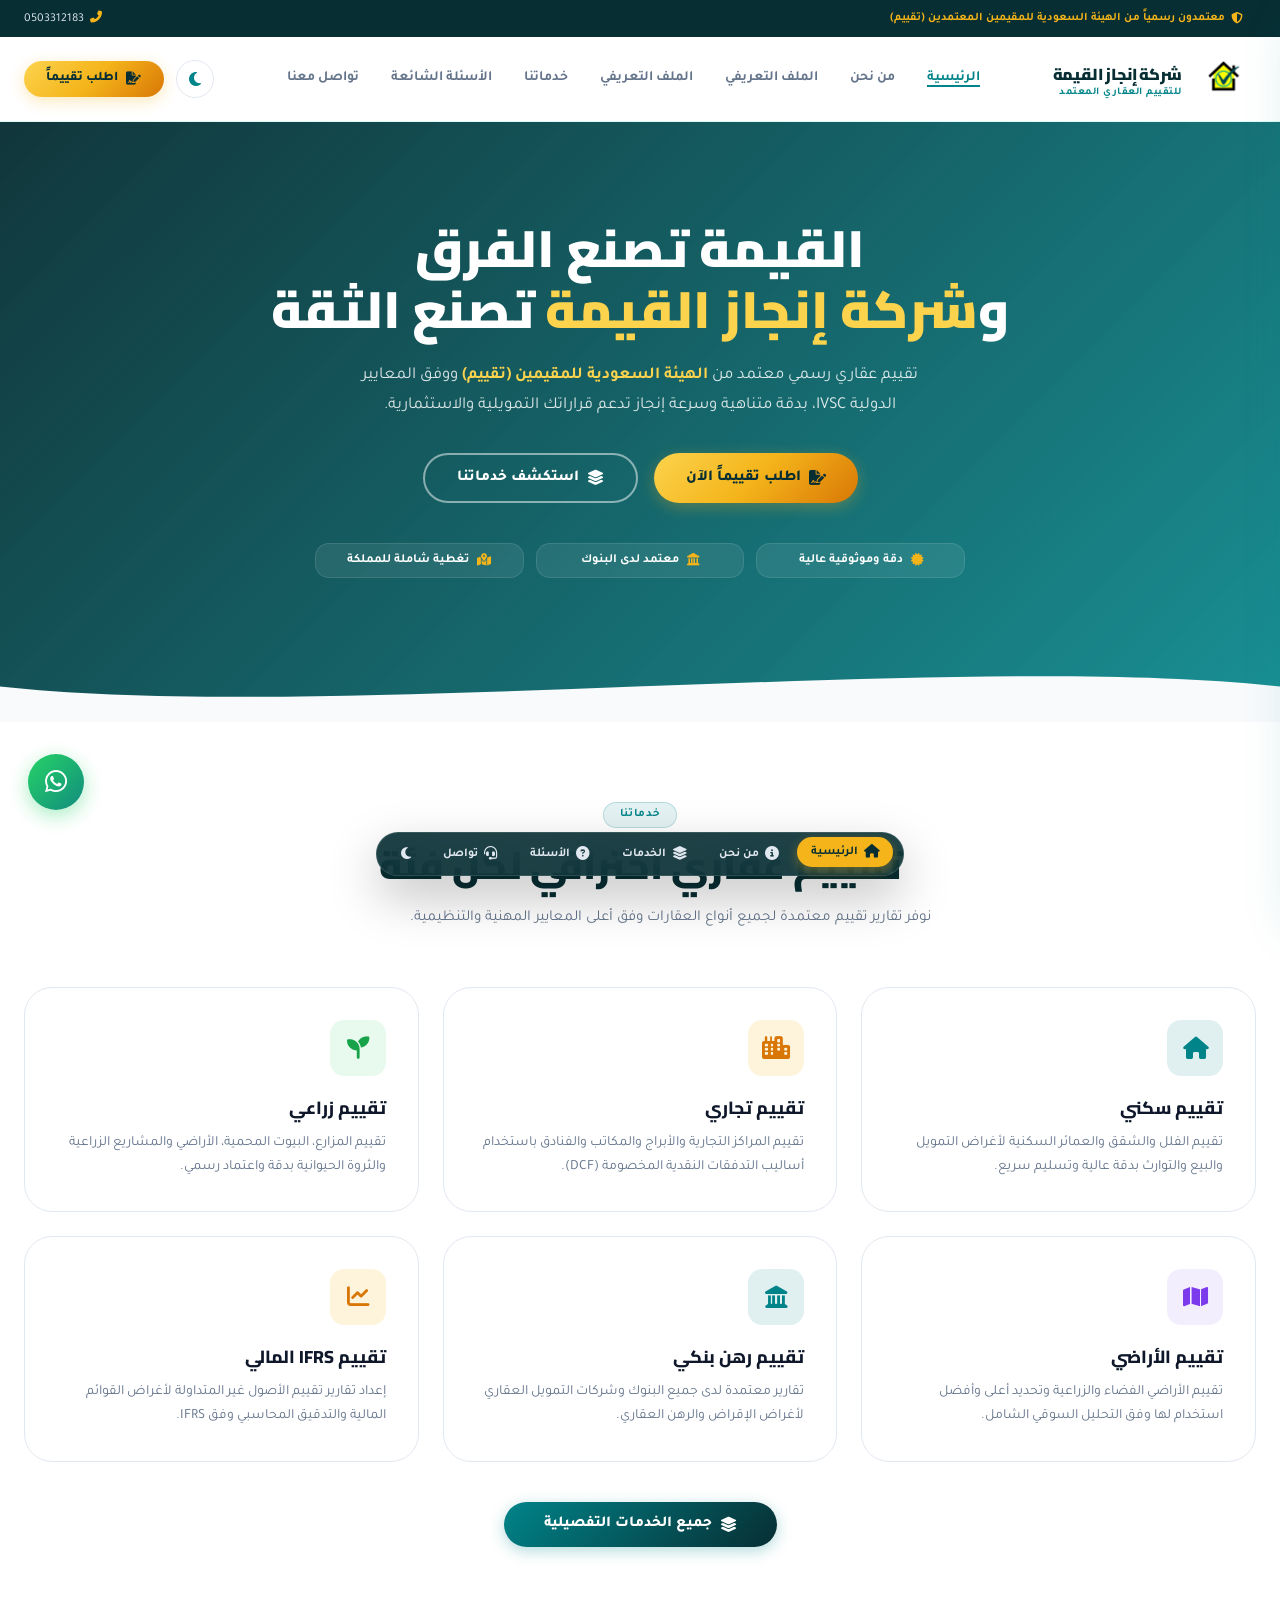
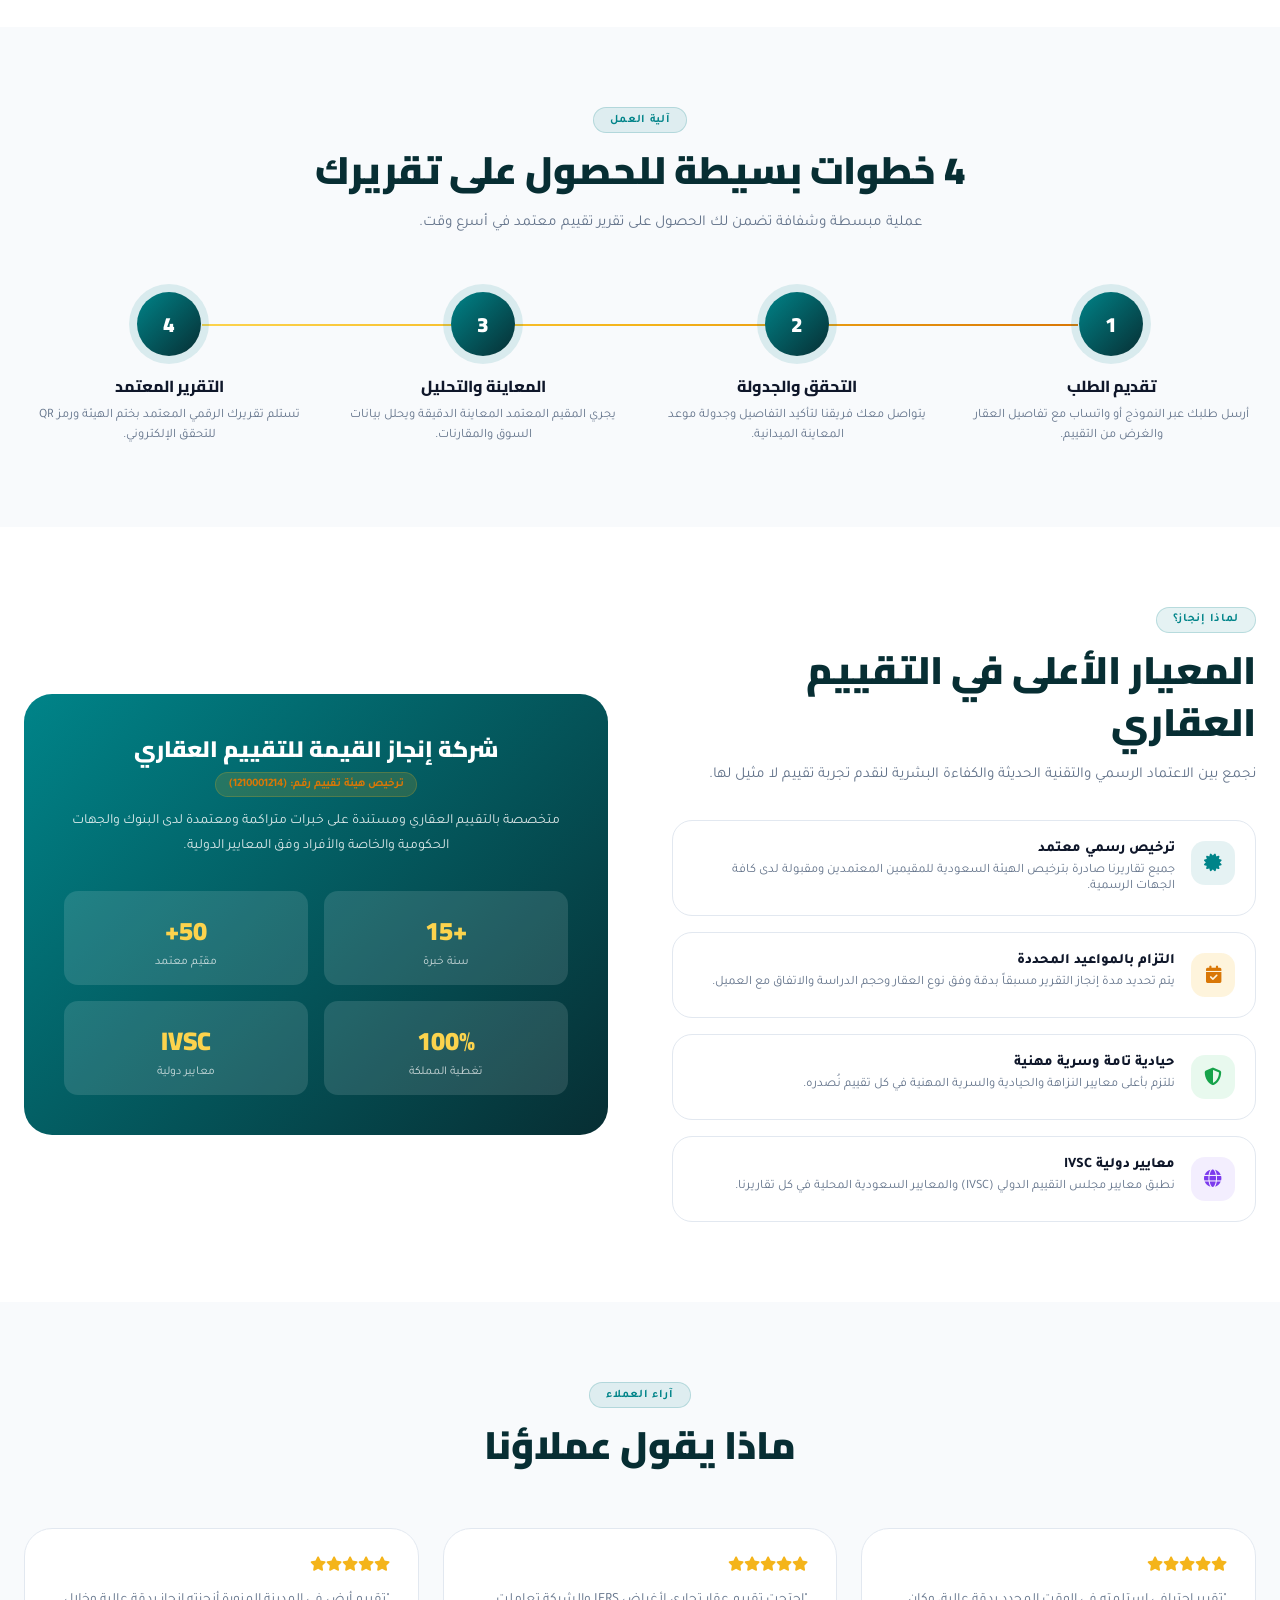
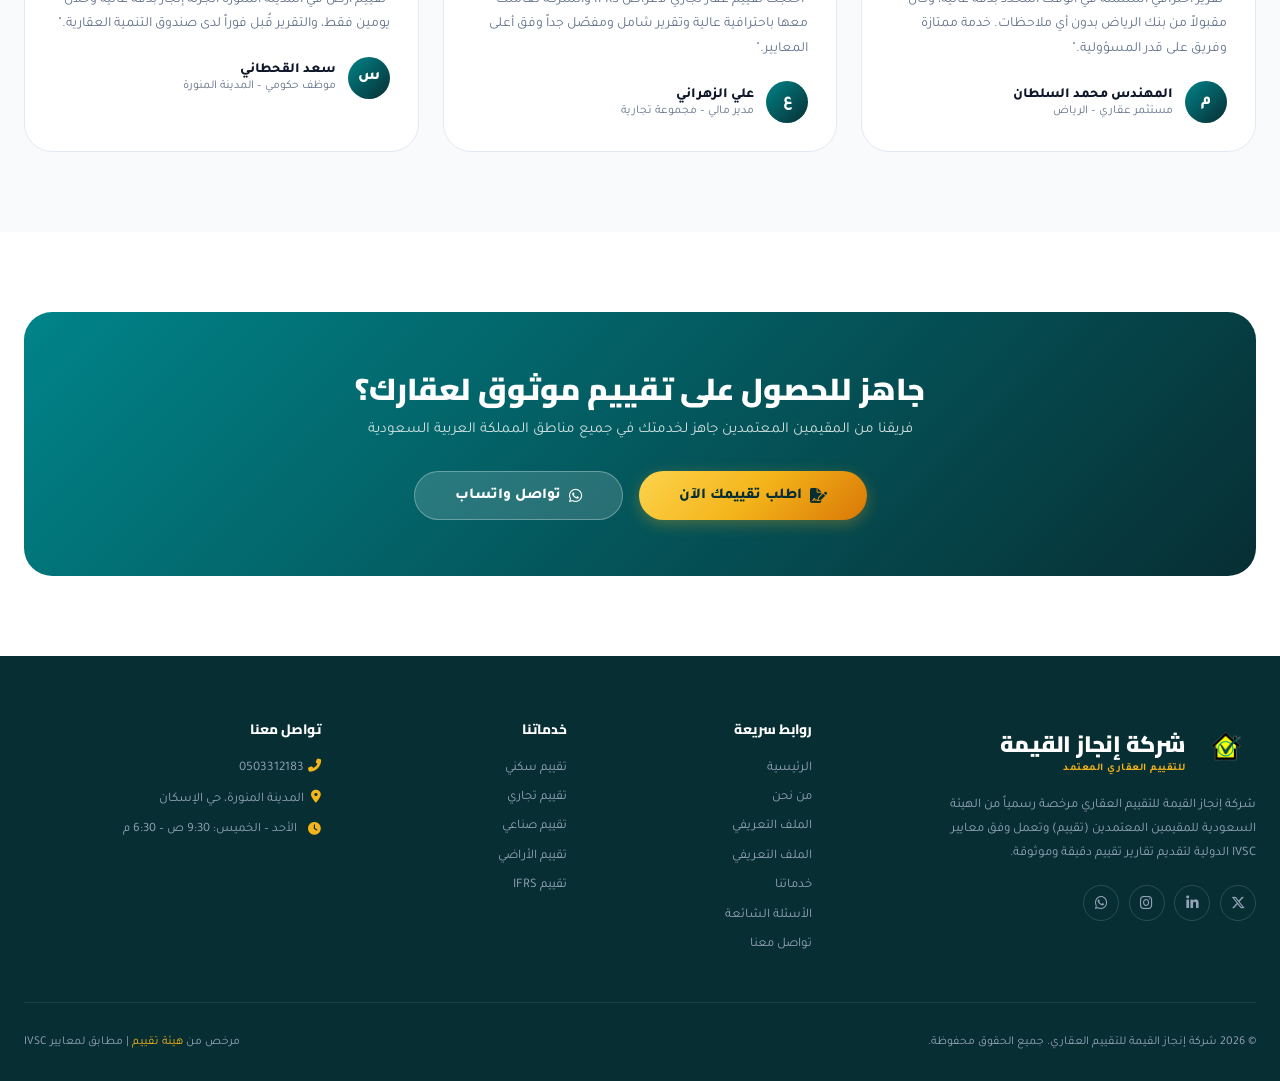
==== commit d8156955: "Add files via upload" ====
--- a/index.html
+++ b/index.html
@@ -1,4 +1,4 @@
-﻿<!DOCTYPE html>
+<!DOCTYPE html>
 <html lang="ar" dir="rtl">
 <head>
 <meta charset="UTF-8">
@@ -77,10 +77,7 @@
 
     <!-- Hero Text -->
     <div style="text-align:center;max-width:850px;margin:0 auto">
-      <div class="hero-badge">
-        <span class="dot"></span>
-        المنصة التفاعلية المعتمدة للتقييم العقاري في المملكة
-      </div>
+
       <h1>القيمة تصنع الفرق<br>و<span style="color:var(--gold-light)">شركة إنجاز القيمة</span> تصنع الثقة</h1>
       <p style="margin:0 auto 2rem">تقييم عقاري رسمي معتمد من <strong style="color:var(--gold-light)">الهيئة السعودية للمقيمين (تقييم)</strong> ووفق المعايير الدولية IVSC، بدقة متناهية وسرعة إنجاز تدعم قراراتك التمويلية والاستثمارية.</p>
       <div style="display:flex;gap:1rem;justify-content:center;flex-wrap:wrap">
--- a/css/style.css
+++ b/css/style.css
@@ -184,12 +184,15 @@
 }
 .mobile-overlay.open { opacity:1; visibility:visible; }
 .mobile-drawer {
-  position:fixed; top:0; right:0; bottom:0;
-  width:min(85vw, 340px); background:var(--card-bg);
+  position:fixed; top:0; right:0; bottom:0; left:auto;
+  width:min(85vw, 320px); background:var(--card-bg);
   z-index:1001; padding:1.5rem;
-  display:flex; flex-direction:column; gap:1.5rem;
-  transform:translateX(100%); transition:transform .3s cubic-bezier(.16,1,.3,1);
+  display:flex; flex-direction:column; gap:1.25rem;
+  transform:translateX(105%);
+  transition:transform .35s cubic-bezier(.16,1,.3,1);
   box-shadow:var(--sh-lg);
+  overflow-y:auto;
+  -webkit-overflow-scrolling:touch;
 }
 .mobile-drawer.open { transform:translateX(0); }
 .drawer-head { display:flex; justify-content:space-between; align-items:center; padding-bottom:1rem; border-bottom:1px solid var(--border); }
@@ -565,6 +568,33 @@
 .badge-gold { background:rgba(244,180,26,.15); color:var(--gold-dark); border:1px solid rgba(244,180,26,.2); }
 .badge-green { background:rgba(34,197,94,.1); color:#16a34a; border:1px solid rgba(34,197,94,.2); }
 
+/* ─── CUSTOM GRID HELPERS ─── */
+.contact-main-grid {
+  display:grid;
+  grid-template-columns:1fr 1.4fr;
+  gap:3rem;
+  align-items:start;
+}
+.about-hero-grid {
+  display:grid;
+  grid-template-columns:1fr 1fr;
+  gap:4rem;
+  align-items:center;
+}
+.profile-about-grid {
+  display:grid;
+  grid-template-columns:1.2fr 1fr;
+  gap:3rem;
+  align-items:center;
+  margin-bottom:5rem;
+}
+.manager-subgrid {
+  display:grid;
+  grid-template-columns:1fr 1fr;
+  gap:2rem;
+  margin-top:1.5rem;
+}
+
 /* ─── RESPONSIVE & MOBILE OPTIMIZATIONS ─── */
 @media(max-width:1024px) {
   .hero-inner { grid-template-columns:1fr; text-align:center; }
@@ -577,9 +607,16 @@
   .steps { grid-template-columns:repeat(2,1fr); }
   .steps::before { display:none; }
   .footer-top { grid-template-columns:1fr 1fr; gap:2rem; }
+  .about-hero-grid { grid-template-columns:1fr; gap:2.5rem; }
+  .profile-about-grid { grid-template-columns:1fr; gap:2.5rem; }
 }
 
 @media(max-width:768px) {
+  .contact-main-grid { grid-template-columns:1fr; gap:2rem; }
+  .about-hero-grid { grid-template-columns:1fr; gap:2rem; }
+  .profile-about-grid { grid-template-columns:1fr; gap:2rem; margin-bottom:3rem; }
+  .manager-subgrid { grid-template-columns:1fr; gap:1.5rem; }
+
   .top-bar { font-size:.7rem; padding:.35rem 1rem; flex-wrap:wrap; justify-content:center; text-align:center; }
   .navbar { height:auto; }
   .nav-inner { height:72px; padding:0 1rem; }
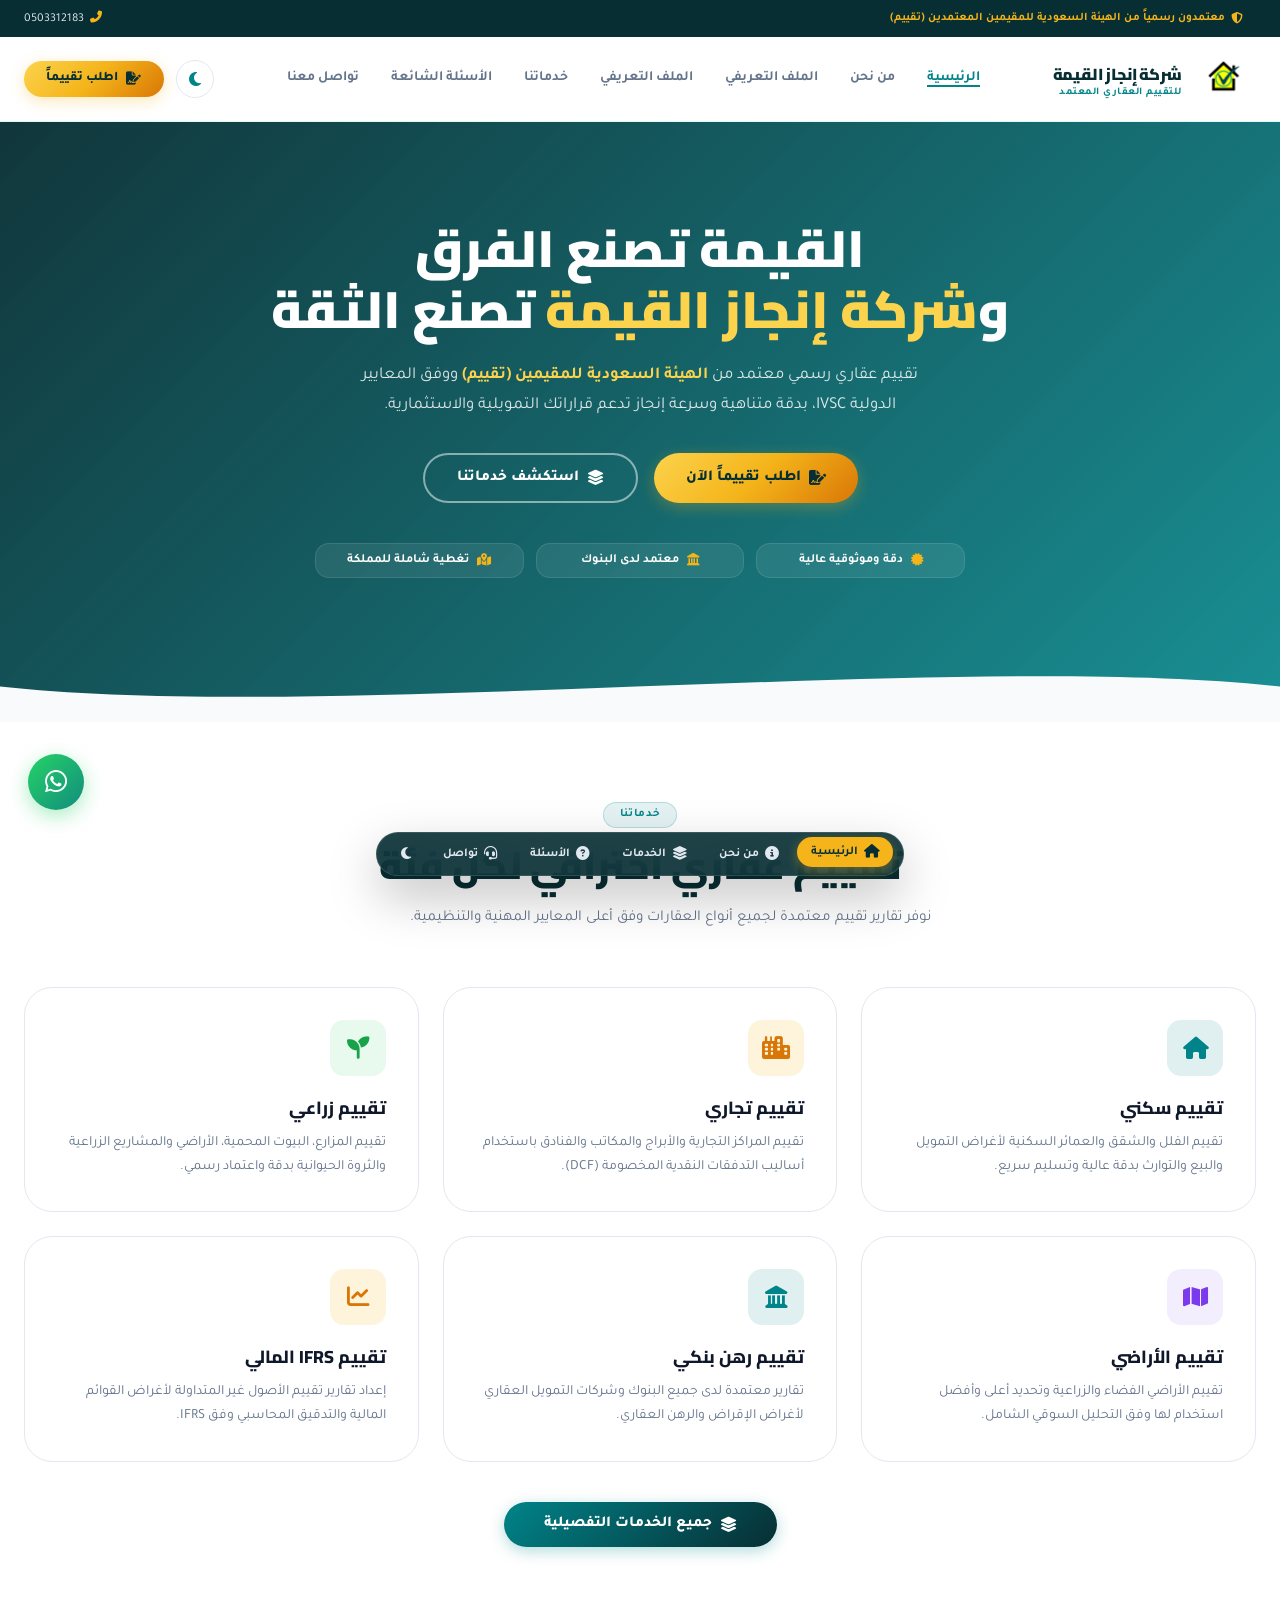
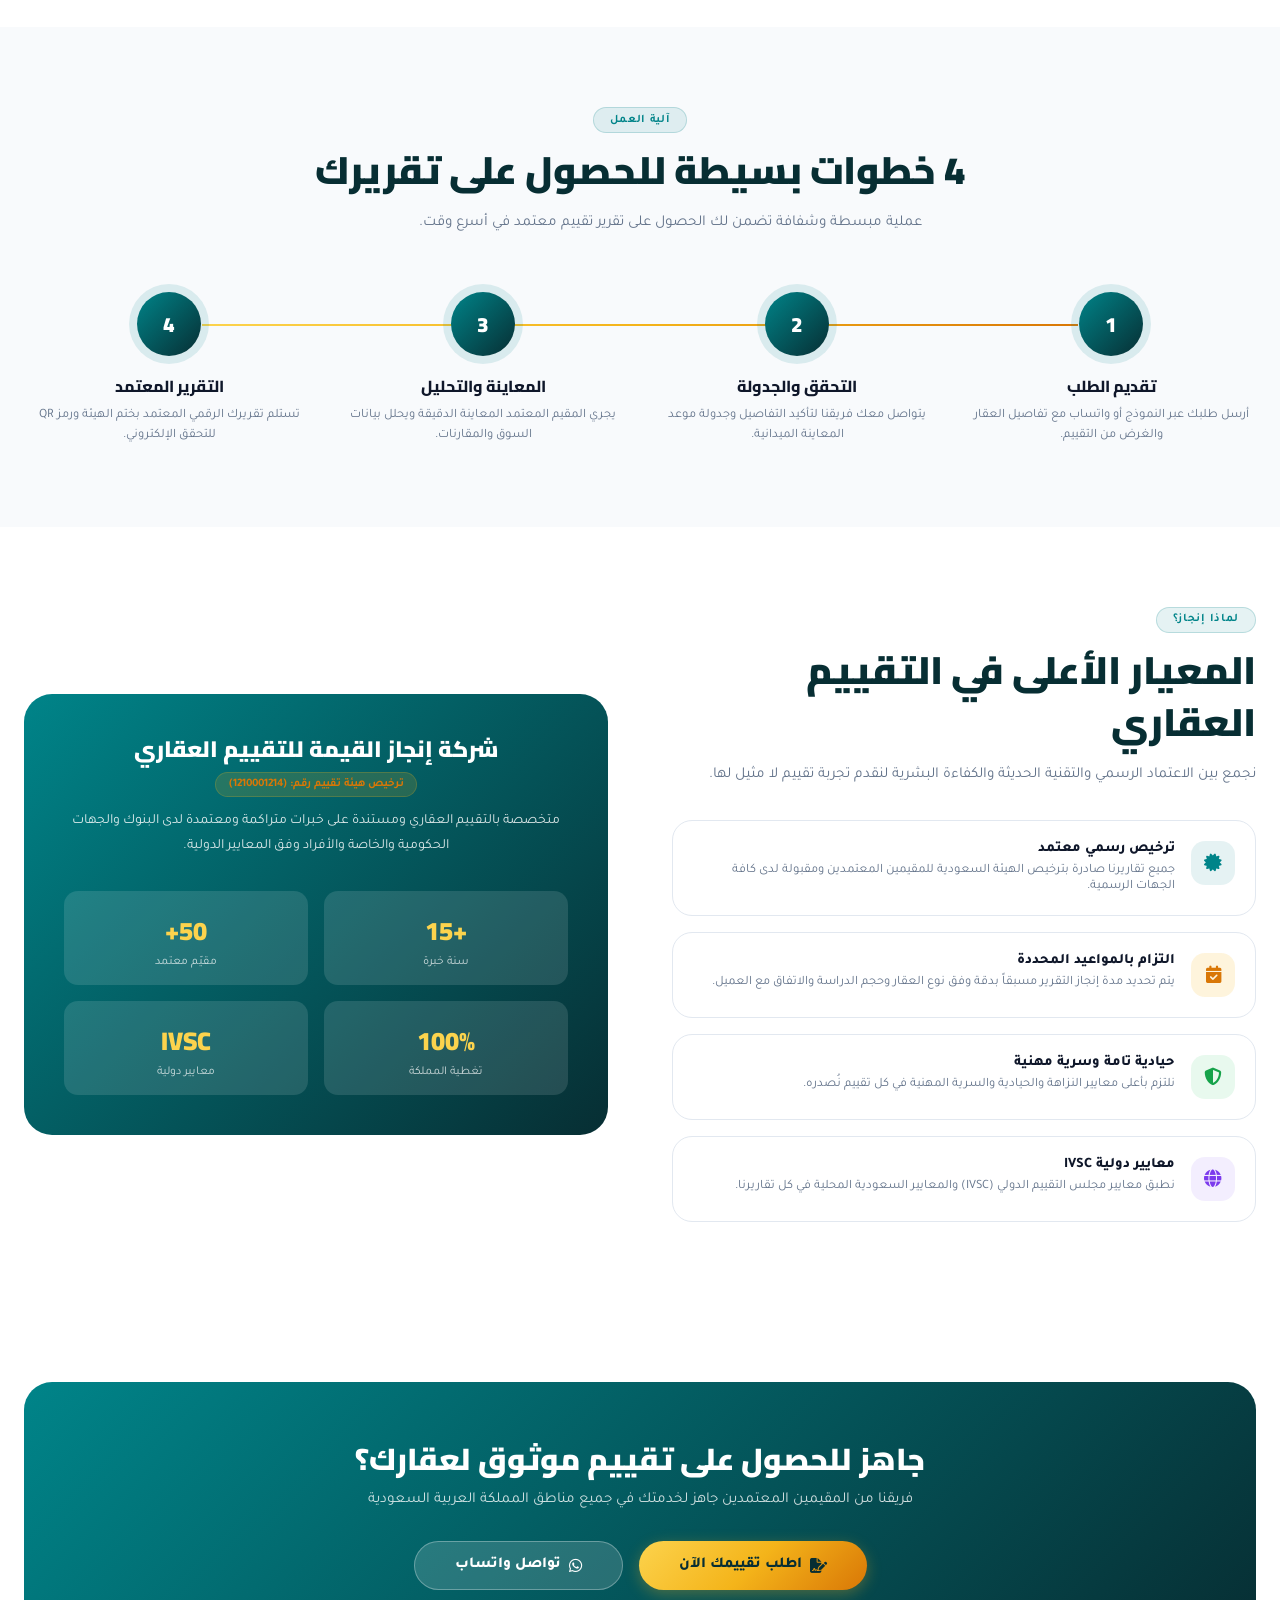
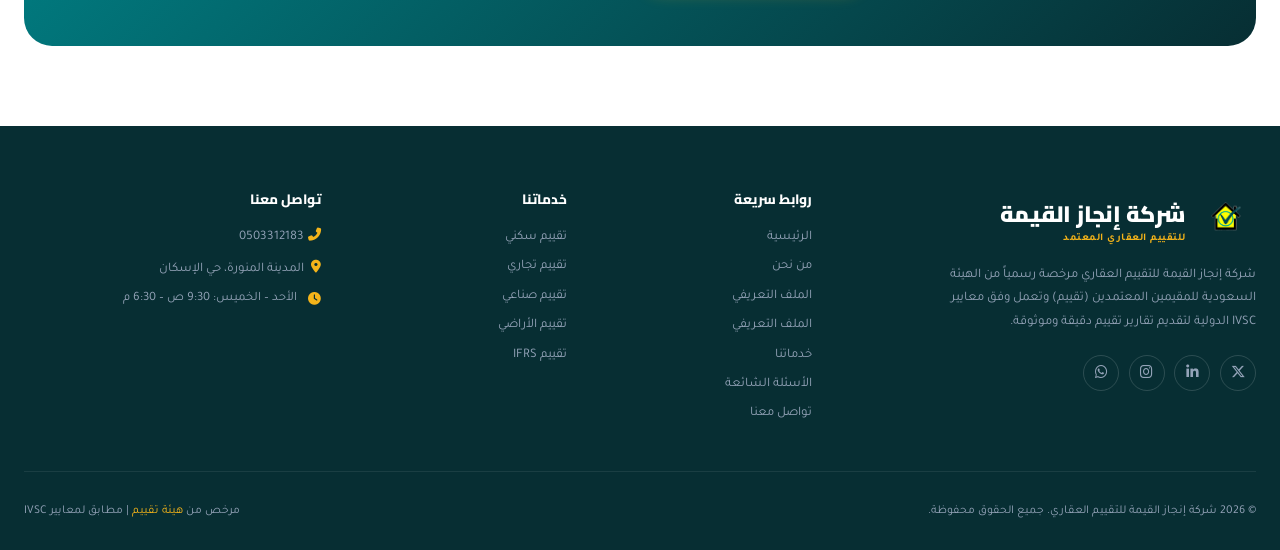
==== commit c3d91dea: "Add files via upload" ====
--- a/index.html
+++ b/index.html
@@ -271,43 +271,7 @@
   </div>
 </section>
 
-<!-- ══════════════════════════════════════════
-     TESTIMONIALS
-══════════════════════════════════════════ -->
-<section class="section">
-  <div class="section-inner">
-    <div class="section-head">
-      <span class="section-label">آراء العملاء</span>
-      <h2 class="section-title">ماذا يقول عملاؤنا</h2>
-    </div>
-    <div class="grid-3">
-      <div class="testimonial-card">
-        <div class="t-stars"><i class="fas fa-star"></i><i class="fas fa-star"></i><i class="fas fa-star"></i><i class="fas fa-star"></i><i class="fas fa-star"></i></div>
-        <p class="t-text">"تقرير احترافي استلمته في الوقت المحدد بدقة عالية، وكان مقبولاً من بنك الرياض بدون أي ملاحظات. خدمة ممتازة وفريق على قدر المسؤولية."</p>
-        <div class="t-author">
-          <div class="t-avatar">م</div>
-          <div><div class="t-name">المهندس محمد السلطان</div><div class="t-role">مستثمر عقاري – الرياض</div></div>
-        </div>
-      </div>
-      <div class="testimonial-card">
-        <div class="t-stars"><i class="fas fa-star"></i><i class="fas fa-star"></i><i class="fas fa-star"></i><i class="fas fa-star"></i><i class="fas fa-star"></i></div>
-        <p class="t-text">"احتجت تقييم عقار تجاري لأغراض IFRS والشركة تعاملت معها باحترافية عالية وتقرير شامل ومفصّل جداً وفق أعلى المعايير."</p>
-        <div class="t-author">
-          <div class="t-avatar">ع</div>
-          <div><div class="t-name">علي الزهراني</div><div class="t-role">مدير مالي – مجموعة تجارية</div></div>
-        </div>
-      </div>
-      <div class="testimonial-card">
-        <div class="t-stars"><i class="fas fa-star"></i><i class="fas fa-star"></i><i class="fas fa-star"></i><i class="fas fa-star"></i><i class="fas fa-star"></i></div>
-        <p class="t-text">"تقييم أرض في المدينة المنورة أنجزته إنجاز بدقة عالية وخلال يومين فقط، والتقرير قُبل فوراً لدى صندوق التنمية العقارية."</p>
-        <div class="t-author">
-          <div class="t-avatar">س</div>
-          <div><div class="t-name">سعد القحطاني</div><div class="t-role">موظف حكومي – المدينة المنورة</div></div>
-        </div>
-      </div>
-    </div>
-  </div>
-</section>
+
 
 <!-- ══════════════════════════════════════════
      CTA BANNER
--- a/css/style.css
+++ b/css/style.css
@@ -41,6 +41,8 @@
   scroll-behavior:smooth;
   -webkit-text-size-adjust:100%;
   text-size-adjust:100%;
+  overflow-x:hidden;
+  width:100%;
 }
 
 body {
@@ -180,21 +182,27 @@
 .mobile-overlay {
   position:fixed; inset:0; background:rgba(0,0,0,.55);
   z-index:1000; opacity:0; visibility:hidden;
-  backdrop-filter:blur(4px); transition:all .3s;
+  backdrop-filter:blur(4px); -webkit-backdrop-filter:blur(4px);
+  transition:opacity .3s, visibility .3s;
 }
 .mobile-overlay.open { opacity:1; visibility:visible; }
+
 .mobile-drawer {
-  position:fixed; top:0; right:0; bottom:0; left:auto;
+  position:fixed; top:0; right:-350px; bottom:0;
   width:min(85vw, 320px); background:var(--card-bg);
   z-index:1001; padding:1.5rem;
   display:flex; flex-direction:column; gap:1.25rem;
-  transform:translateX(105%);
-  transition:transform .35s cubic-bezier(.16,1,.3,1);
+  opacity:0; visibility:hidden;
+  transition:right .35s cubic-bezier(.16,1,.3,1), opacity .3s, visibility .35s;
   box-shadow:var(--sh-lg);
   overflow-y:auto;
   -webkit-overflow-scrolling:touch;
 }
-.mobile-drawer.open { transform:translateX(0); }
+.mobile-drawer.open {
+  right:0;
+  opacity:1;
+  visibility:visible;
+}
 .drawer-head { display:flex; justify-content:space-between; align-items:center; padding-bottom:1rem; border-bottom:1px solid var(--border); }
 .drawer-close { width:34px; height:34px; border-radius:50%; border:1px solid var(--border); background:transparent; cursor:pointer; font-size:1.1rem; color:var(--muted); display:flex; align-items:center; justify-content:center; }
 .drawer-close:hover { background:var(--teal); color:#fff; }
@@ -674,8 +682,17 @@
   .stats-bar { grid-template-columns:1fr; gap:1rem; padding:1.25rem; }
   .steps { grid-template-columns:1fr; }
   .hero h1 { font-size:1.55rem; line-height:1.4; }
+  .hero p { font-size:.88rem; }
   .btn { width:100%; justify-content:center; }
-  .slogan-badge { font-size:.9rem; padding:.5rem 1.25rem; }
-  .meta-pills { flex-direction:column; align-items:center; }
+  .hero .btn { width:100%; }
+  .slogan-badge { font-size:.85rem; padding:.5rem 1rem; width:100%; justify-content:center; }
+  .meta-pills { flex-direction:column; align-items:center; width:100%; }
   .meta-pill { width:100%; justify-content:center; }
-}
+  .profile-cover { padding:2.5rem 1rem; }
+  .manager-card { padding:1.5rem 1rem; }
+  .partner-tag { font-size:.8rem; padding:.75rem 1rem; }
+  .section-title { font-size:1.4rem; }
+  .cta-banner { padding:2rem 1.25rem; }
+  .cta-banner h2 { font-size:1.35rem; }
+  .cta-banner .btn { width:100%; }
+}
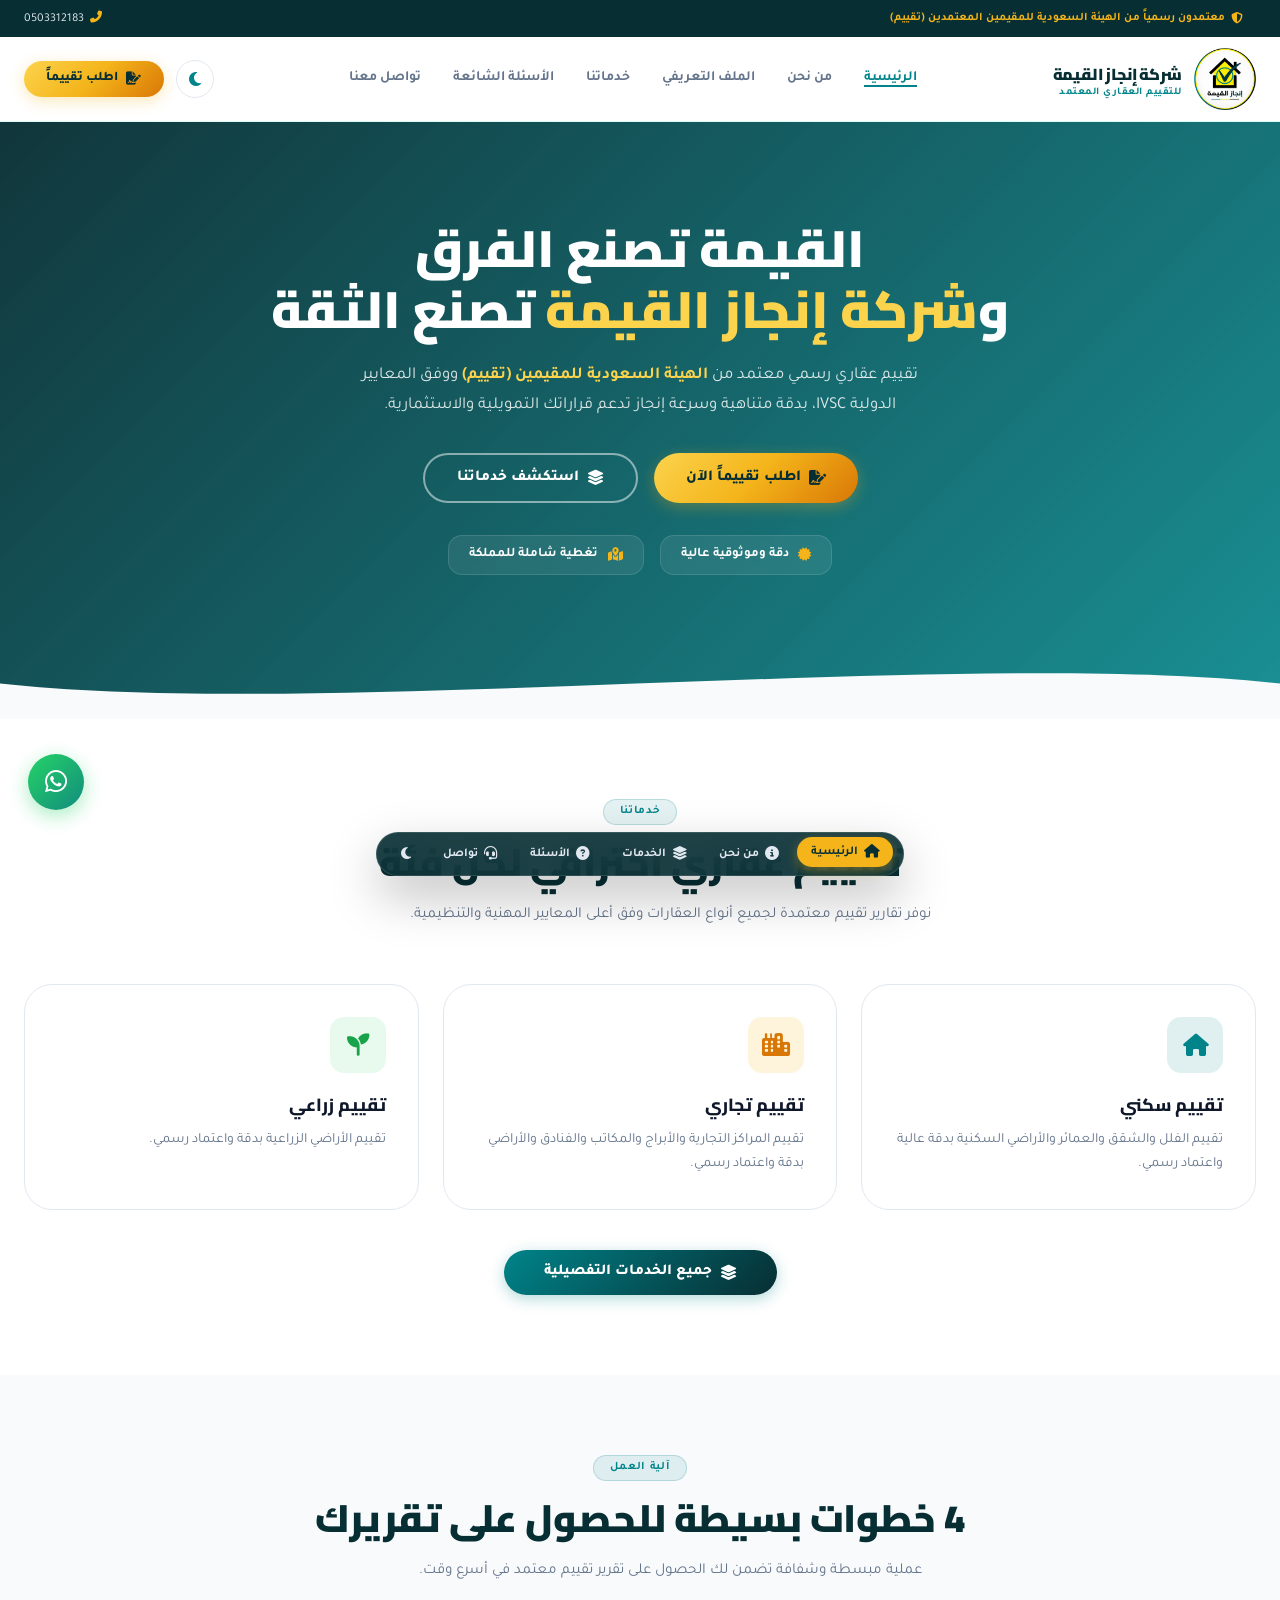
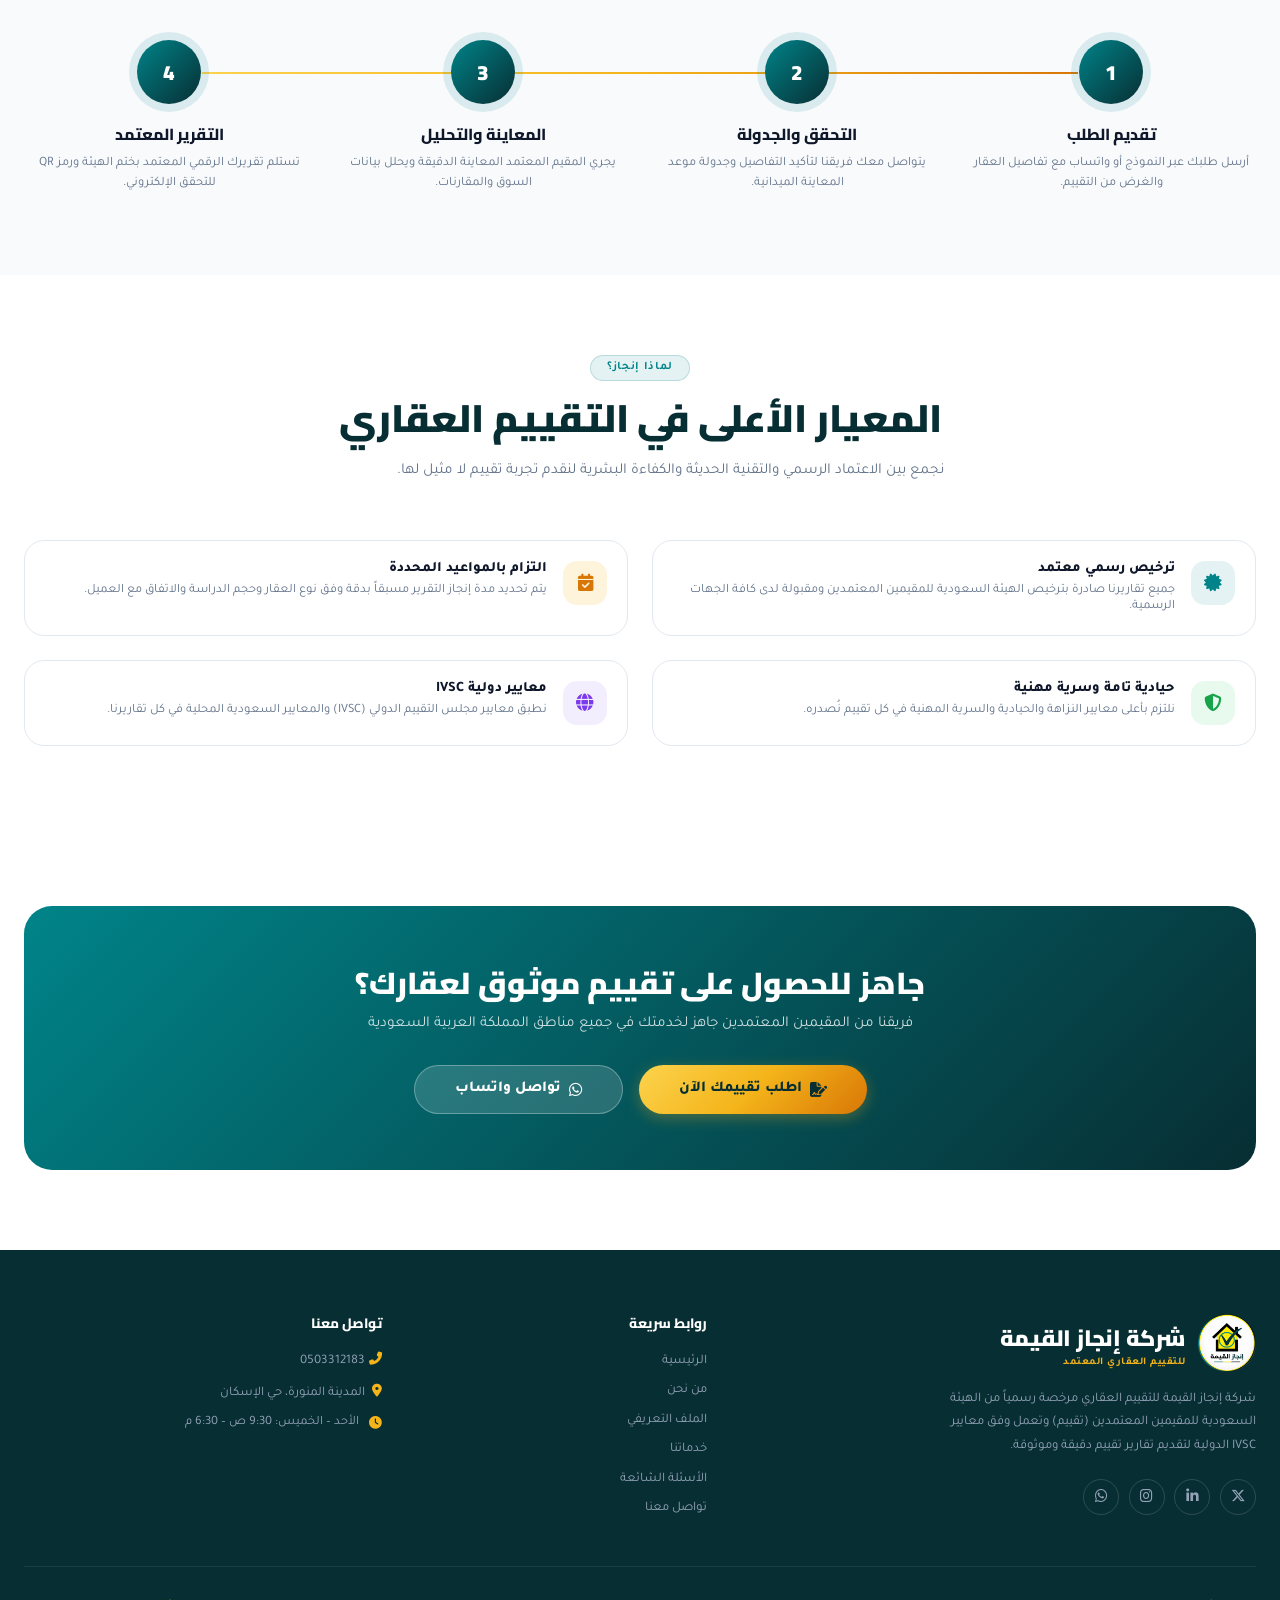
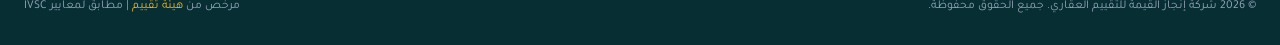
==== commit 06ddf6ff: "Add files via upload" ====
--- a/index.html
+++ b/index.html
@@ -30,8 +30,8 @@
       </div>
     </a>
     <ul class="nav-links">
-      <li><a href="index.html">الرئيسية</a></li>
-      <li><a href="about.html">من نحن</a></li><li><a href="profile.html">الملف التعريفي</a></li>
+      <li><a href="index.html" class="active">الرئيسية</a></li>
+      <li><a href="about.html">من نحن</a></li>
       <li><a href="profile.html">الملف التعريفي</a></li>
       <li><a href="services.html">خدماتنا</a></li>
       <li><a href="faq.html">الأسئلة الشائعة</a></li>
@@ -84,10 +84,9 @@
         <a href="contact.html" class="btn btn-gold" style="font-size:.95rem;padding:.85rem 2rem"><i class="fas fa-file-signature"></i> اطلب تقييماً الآن</a>
         <a href="services.html" class="btn btn-outline" style="border-color:rgba(255,255,255,.5);color:#fff;font-size:.95rem;padding:.85rem 2rem"><i class="fas fa-layer-group"></i> استكشف خدماتنا</a>
       </div>
-      <div class="hero-features" style="max-width:650px;margin:2.5rem auto 0">
-        <div class="hero-feat-item" style="justify-content:center"><i class="fas fa-certificate" style="color:var(--gold)"></i> دقة وموثوقية عالية</div>
-        <div class="hero-feat-item" style="justify-content:center"><i class="fas fa-landmark" style="color:var(--gold)"></i> معتمد لدى البنوك</div>
-        <div class="hero-feat-item" style="justify-content:center"><i class="fas fa-map-location-dot" style="color:var(--gold)"></i> تغطية شاملة للمملكة</div>
+      <div class="hero-features">
+        <div class="hero-feat-item"><i class="fas fa-certificate" style="color:var(--gold)"></i> دقة وموثوقية عالية</div>
+        <div class="hero-feat-item"><i class="fas fa-map-location-dot" style="color:var(--gold)"></i> تغطية شاملة للمملكة</div>
       </div>
     </div>
 
@@ -120,42 +119,21 @@
       <div class="card">
         <div class="card-icon teal"><i class="fas fa-home"></i></div>
         <h3>تقييم سكني</h3>
-        <p>تقييم الفلل والشقق والعمائر السكنية لأغراض التمويل والبيع والتوارث بدقة عالية وتسليم سريع.</p>
+        <p>تقييم الفلل والشقق والعمائر والأراضي السكنية بدقة عالية واعتماد رسمي.</p>
         <div class="card-bottom-bar"></div>
       </div>
 
       <div class="card">
         <div class="card-icon gold"><i class="fas fa-city"></i></div>
         <h3>تقييم تجاري</h3>
-        <p>تقييم المراكز التجارية والأبراج والمكاتب والفنادق باستخدام أساليب التدفقات النقدية المخصومة (DCF).</p>
+        <p>تقييم المراكز التجارية والأبراج والمكاتب والفنادق والأراضي بدقة واعتماد رسمي.</p>
         <div class="card-bottom-bar"></div>
       </div>
 
       <div class="card">
         <div class="card-icon green"><i class="fas fa-seedling"></i></div>
         <h3>تقييم زراعي</h3>
-        <p>تقييم المزارع، البيوت المحمية، الأراضي والمشاريع الزراعية والثروة الحيوانية بدقة واعتماد رسمي.</p>
-        <div class="card-bottom-bar"></div>
-      </div>
-
-      <div class="card">
-        <div class="card-icon purple"><i class="fas fa-map"></i></div>
-        <h3>تقييم الأراضي</h3>
-        <p>تقييم الأراضي الفضاء والزراعية وتحديد أعلى وأفضل استخدام لها وفق التحليل السوقي الشامل.</p>
-        <div class="card-bottom-bar"></div>
-      </div>
-
-      <div class="card">
-        <div class="card-icon teal"><i class="fas fa-landmark"></i></div>
-        <h3>تقييم رهن بنكي</h3>
-        <p>تقارير معتمدة لدى جميع البنوك وشركات التمويل العقاري لأغراض الإقراض والرهن العقاري.</p>
-        <div class="card-bottom-bar"></div>
-      </div>
-
-      <div class="card">
-        <div class="card-icon gold"><i class="fas fa-chart-line"></i></div>
-        <h3>تقييم IFRS المالي</h3>
-        <p>إعداد تقارير تقييم الأصول غير المتداولة لأغراض القوائم المالية والتدقيق المحاسبي وفق IFRS.</p>
+        <p>تقييم الأراضي الزراعية بدقة واعتماد رسمي.</p>
         <div class="card-bottom-bar"></div>
       </div>
 
@@ -206,65 +184,38 @@
 ══════════════════════════════════════════ -->
 <section class="section" style="background:var(--card-bg)">
   <div class="section-inner">
-    <div style="display:grid;grid-template-columns:1fr 1fr;gap:4rem;align-items:center">
-      <div>
-        <span class="section-label">لماذا إنجاز؟</span>
-        <h2 class="section-title">المعيار الأعلى في التقييم العقاري</h2>
-        <p class="section-desc" style="margin-bottom:2rem">نجمع بين الاعتماد الرسمي والتقنية الحديثة والكفاءة البشرية لنقدم تجربة تقييم لا مثيل لها.</p>
-        <div style="display:flex;flex-direction:column;gap:1rem">
-          <div class="value-card">
-            <div class="value-icon t"><i class="fas fa-certificate"></i></div>
-            <div>
-              <div style="font-weight:800;font-size:.9rem;margin-bottom:.3rem">ترخيص رسمي معتمد</div>
-              <div style="font-size:.8rem;color:var(--muted)">جميع تقاريرنا صادرة بترخيص الهيئة السعودية للمقيمين المعتمدين ومقبولة لدى كافة الجهات الرسمية.</div>
-            </div>
-          </div>
-          <div class="value-card">
-            <div class="value-icon g"><i class="fas fa-calendar-check"></i></div>
-            <div>
-              <div style="font-weight:800;font-size:.9rem;margin-bottom:.3rem">التزام بالمواعيد المحددة</div>
-              <div style="font-size:.8rem;color:var(--muted)">يتم تحديد مدة إنجاز التقرير مسبقاً بدقة وفق نوع العقار وحجم الدراسة والاتفاق مع العميل.</div>
-            </div>
-          </div>
-          <div class="value-card">
-            <div class="value-icon gr"><i class="fas fa-shield-halved"></i></div>
-            <div>
-              <div style="font-weight:800;font-size:.9rem;margin-bottom:.3rem">حيادية تامة وسرية مهنية</div>
-              <div style="font-size:.8rem;color:var(--muted)">نلتزم بأعلى معايير النزاهة والحيادية والسرية المهنية في كل تقييم نُصدره.</div>
-            </div>
-          </div>
-          <div class="value-card">
-            <div class="value-icon p"><i class="fas fa-globe"></i></div>
-            <div>
-              <div style="font-weight:800;font-size:.9rem;margin-bottom:.3rem">معايير دولية IVSC</div>
-              <div style="font-size:.8rem;color:var(--muted)">نطبق معايير مجلس التقييم الدولي (IVSC) والمعايير السعودية المحلية في كل تقاريرنا.</div>
-            </div>
-          </div>
-        </div>
-      </div>
-      <div>
-        <div style="background:var(--grad-brand);border-radius:var(--r-xl);padding:2.5rem;color:#fff;text-align:center">
-          <h3 style="font-size:1.4rem;font-weight:900;margin-bottom:.5rem">شركة إنجاز القيمة للتقييم العقاري</h3>
-          <div class="badge badge-gold" style="margin:0 auto .75rem">ترخيص هيئة تقييم رقم: (1210001214)</div>
-          <p style="font-size:.875rem;color:rgba(255,255,255,.85);line-height:1.8;margin-bottom:2rem">متخصصة بالتقييم العقاري ومستندة على خبرات متراكمة ومعتمدة لدى البنوك والجهات الحكومية والخاصة والأفراد وفق المعايير الدولية.</p>
-          <div style="display:grid;grid-template-columns:1fr 1fr;gap:1rem">
-            <div style="background:rgba(255,255,255,.12);border-radius:var(--r-md);padding:1rem">
-              <div style="font-size:1.6rem;font-weight:900;font-family:'Cairo',sans-serif;color:var(--gold-light)">+15</div>
-              <div style="font-size:.75rem;color:rgba(255,255,255,.75)">سنة خبرة</div>
-            </div>
-            <div style="background:rgba(255,255,255,.12);border-radius:var(--r-md);padding:1rem">
-              <div style="font-size:1.6rem;font-weight:900;font-family:'Cairo',sans-serif;color:var(--gold-light)">50+</div>
-              <div style="font-size:.75rem;color:rgba(255,255,255,.75)">مقيّم معتمد</div>
-            </div>
-            <div style="background:rgba(255,255,255,.12);border-radius:var(--r-md);padding:1rem">
-              <div style="font-size:1.6rem;font-weight:900;font-family:'Cairo',sans-serif;color:var(--gold-light)">100%</div>
-              <div style="font-size:.75rem;color:rgba(255,255,255,.75)">تغطية المملكة</div>
-            </div>
-            <div style="background:rgba(255,255,255,.12);border-radius:var(--r-md);padding:1rem">
-              <div style="font-size:1.6rem;font-weight:900;font-family:'Cairo',sans-serif;color:var(--gold-light)">IVSC</div>
-              <div style="font-size:.75rem;color:rgba(255,255,255,.75)">معايير دولية</div>
-            </div>
-          </div>
+    <div class="section-head">
+      <span class="section-label">لماذا إنجاز؟</span>
+      <h2 class="section-title">المعيار الأعلى في التقييم العقاري</h2>
+      <p class="section-desc">نجمع بين الاعتماد الرسمي والتقنية الحديثة والكفاءة البشرية لنقدم تجربة تقييم لا مثيل لها.</p>
+    </div>
+    <div class="grid-2">
+      <div class="value-card">
+        <div class="value-icon t"><i class="fas fa-certificate"></i></div>
+        <div>
+          <div style="font-weight:800;font-size:.9rem;margin-bottom:.3rem">ترخيص رسمي معتمد</div>
+          <div style="font-size:.8rem;color:var(--muted)">جميع تقاريرنا صادرة بترخيص الهيئة السعودية للمقيمين المعتمدين ومقبولة لدى كافة الجهات الرسمية.</div>
+        </div>
+      </div>
+      <div class="value-card">
+        <div class="value-icon g"><i class="fas fa-calendar-check"></i></div>
+        <div>
+          <div style="font-weight:800;font-size:.9rem;margin-bottom:.3rem">التزام بالمواعيد المحددة</div>
+          <div style="font-size:.8rem;color:var(--muted)">يتم تحديد مدة إنجاز التقرير مسبقاً بدقة وفق نوع العقار وحجم الدراسة والاتفاق مع العميل.</div>
+        </div>
+      </div>
+      <div class="value-card">
+        <div class="value-icon gr"><i class="fas fa-shield-halved"></i></div>
+        <div>
+          <div style="font-weight:800;font-size:.9rem;margin-bottom:.3rem">حيادية تامة وسرية مهنية</div>
+          <div style="font-size:.8rem;color:var(--muted)">نلتزم بأعلى معايير النزاهة والحيادية والسرية المهنية في كل تقييم نُصدره.</div>
+        </div>
+      </div>
+      <div class="value-card">
+        <div class="value-icon p"><i class="fas fa-globe"></i></div>
+        <div>
+          <div style="font-weight:800;font-size:.9rem;margin-bottom:.3rem">معايير دولية IVSC</div>
+          <div style="font-size:.8rem;color:var(--muted)">نطبق معايير مجلس التقييم الدولي (IVSC) والمعايير السعودية المحلية في كل تقاريرنا.</div>
         </div>
       </div>
     </div>
@@ -310,23 +261,14 @@
         <h4>روابط سريعة</h4>
         <ul>
           <li><a href="index.html">الرئيسية</a></li>
-          <li><a href="about.html">من نحن</a></li><li><a href="profile.html">الملف التعريفي</a></li>
-      <li><a href="profile.html">الملف التعريفي</a></li>
+          <li><a href="about.html">من نحن</a></li>
+          <li><a href="profile.html">الملف التعريفي</a></li>
           <li><a href="services.html">خدماتنا</a></li>
           <li><a href="faq.html">الأسئلة الشائعة</a></li>
           <li><a href="contact.html">تواصل معنا</a></li>
         </ul>
       </div>
-      <div class="footer-col">
-        <h4>خدماتنا</h4>
-        <ul>
-          <li><a href="services.html">تقييم سكني</a></li>
-          <li><a href="services.html">تقييم تجاري</a></li>
-          <li><a href="services.html">تقييم صناعي</a></li>
-          <li><a href="services.html">تقييم الأراضي</a></li>
-          <li><a href="services.html">تقييم IFRS</a></li>
-        </ul>
-      </div>
+
       <div class="footer-col footer-contact">
         <h4>تواصل معنا</h4>
         <ul class="footer-contact" style="gap:.85rem">
--- a/css/style.css
+++ b/css/style.css
@@ -241,14 +241,26 @@
 .hero p  { font-size:1.05rem; color:rgba(255,255,255,.85); line-height:1.8; margin-bottom:2rem; max-width:560px; }
 
 .hero-features {
-  display:grid; grid-template-columns:1fr 1fr 1fr;
-  gap:.75rem; margin-top:2rem;
+  display: flex;
+  justify-content: center;
+  align-items: center;
+  flex-wrap: wrap;
+  gap: 1rem;
+  margin-top: 2rem;
 }
 .hero-feat-item {
-  display:flex; align-items:center; gap:.5rem;
-  background:rgba(255,255,255,.08); padding:.6rem .9rem;
-  border-radius:var(--r-md); border:1px solid rgba(255,255,255,.1);
-  font-size:.78rem; font-weight:600;
+  display: flex;
+  align-items: center;
+  justify-content: center;
+  gap: 0.6rem;
+  background: rgba(255,255,255,.08);
+  padding: 0.7rem 1.25rem;
+  border-radius: var(--r-md);
+  border: 1px solid rgba(255,255,255,.12);
+  font-size: 0.82rem;
+  font-weight: 700;
+  backdrop-filter: blur(8px);
+  -webkit-backdrop-filter: blur(8px);
 }
 
 .hero-card {
@@ -466,7 +478,7 @@
 /* ─── FOOTER ─────────────────────────────── */
 .footer { background:var(--teal-dark); color:#94a3b8; padding:4rem 1.5rem 2rem; }
 .footer-inner { max-width:1280px; margin:0 auto; }
-.footer-top { display:grid; grid-template-columns:2fr 1fr 1fr 1.5fr; gap:3rem; padding-bottom:3rem; border-bottom:1px solid rgba(255,255,255,.08); margin-bottom:2rem; }
+.footer-top { display:grid; grid-template-columns:2.2fr 1.2fr 1.6fr; gap:3.5rem; padding-bottom:3rem; border-bottom:1px solid rgba(255,255,255,.08); margin-bottom:2rem; }
 .footer-brand .brand-text .main { color:#fff; font-size:1.4rem; }
 .footer-brand .brand-text .sub  { color:var(--gold); }
 .footer-brand p { font-size:.82rem; line-height:1.8; color:#94a3b8; margin-top:1rem; max-width:320px; }
@@ -638,7 +650,7 @@
   .hero h1 { font-size:clamp(1.6rem, 5vw, 2.2rem); }
   .hero p { font-size:.92rem; }
   
-  .grid-2, .grid-3 { grid-template-columns:1fr; gap:1.25rem; }
+  .grid-2, .grid-3, .grid-4 { grid-template-columns:1fr; gap:1.25rem; }
   .service-detail { grid-template-columns:1fr; }
   .service-detail.reverse { direction:rtl; }
   
